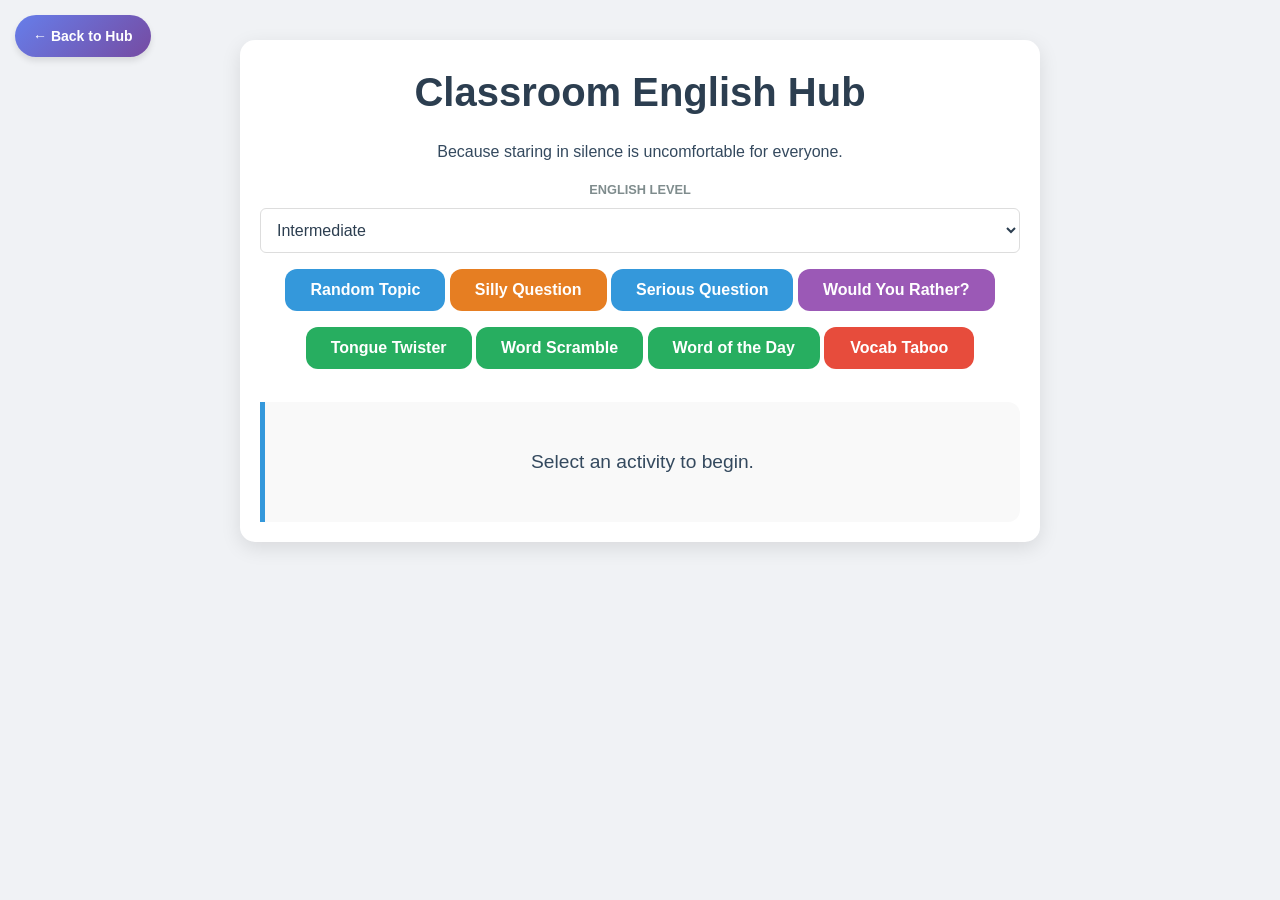
==== classroom-tool.html @ 4e704429 "added roleplay section" ====
<!DOCTYPE html>
<html lang="en">
<head>
    <meta charset="UTF-8">
    <meta name="viewport" content="width=device-width, initial-scale=1.0">
    <title>ESL Classroom Tool v3.0</title>
    <link rel="stylesheet" href="styles/unified-theme.css">
    <style>
        .btn-silly { background-color: var(--secondary-orange); }
        .btn-wyr { background-color: var(--secondary-purple); }
        .btn-game { background-color: var(--secondary-green); }
        .btn-taboo { background-color: var(--secondary-red); }
        .btn-reveal { background-color: var(--text-light); margin-top: 10px; display: none; }
        
        .taboo-word { color: var(--secondary-red); font-size: 1.8rem; text-transform: uppercase; font-weight: bold; margin-bottom: 10px; }
        .forbidden { font-size: 1.1rem; color: var(--text-light); font-style: italic; }
        .label { font-weight: bold; display: block; margin-top: 15px; color: var(--text-light); font-size: 0.8rem; text-transform: uppercase; }
        
        body { display: flex; justify-content: center; padding: 20px; }
        .container { max-width: 800px; width: 100%; }
    </style>
</head>
<body>
<a href="index.html" class="back-btn" style="position: fixed; top: 15px; left: 15px; background: linear-gradient(135deg, #667eea, #764ba2); color: white; padding: 10px 15px; border-radius: 20px; text-decoration: none; font-weight: bold; z-index: 10000; font-size: 14px; box-shadow: 0 2px 8px rgba(0,0,0,0.3);">← Back to Hub</a>

<div class="container">
    <h1>Classroom English Hub</h1>
    <p class="subtitle">Because staring in silence is uncomfortable for everyone.</p>
    
    <span class="label">English Level</span>
    <select id="level">
        <option value="basic">Basic</option>
        <option value="intermediate" selected>Intermediate</option>
        <option value="advanced">Advanced</option>
    </select>

    <div class="button-grid">
        <button onclick="getTopic()">Random Topic</button>
        <button class="btn-silly" onclick="getQuestion('silly')">Silly Question</button>
        <button onclick="getQuestion('serious')">Serious Question</button>
        <button class="btn-wyr" onclick="getWYR()">Would You Rather?</button>
        <button class="btn-game" onclick="getTwister()">Tongue Twister</button>
        <button class="btn-game" onclick="getScramble()">Word Scramble</button>
        <button class="btn-game" onclick="getWOTD()">Word of the Day</button>
        <button class="btn-taboo" onclick="getTaboo()">Vocab Taboo</button>
    </div>

    <div id="display-area">
        <div id="text-output">Select an activity to begin.</div>
        <button id="reveal-btn" class="btn-reveal" onclick="revealAnswer()">Reveal Answer</button>
    </div>
</div>

<script>
    const data = {
       topics: {
    basic: [
        "Hobbies", "Family", "Food", "Pets", "Weather", "Daily Routine", "School", "Colors", "Clothes", "Sports", "Music", "Movies", "Holidays", "Animals", "Body Parts", "Transportation", "Jobs", "My Hometown", "Friends", "Shopping",
        "Favorite Fruit", "The Weekend", "TV Shows", "My Bedroom", "Breakfast", "Birthdays", "Toys and Games", "Seasons", "Vegetables", "The Beach", "My Teacher", "Parks", "Computers", "Supermarkets", "Morning vs Night", "Drawing", "Insects", "The Moon", "My Best Friend", "Pizza Toppings"
    ],
    intermediate: [
        "Technology", "Travel", "Environment", "Work-Life Balance", "Social Media", "Healthy Habits", "Future Goals", "Childhood Memories", "Cooking", "Cultural Differences", "Learning Languages", "News and Media", "Art and Design", "Space Exploration", "Fashion Trends", "Public Transportation", "Overcoming Fears", "Volunteering", "Local History", "Music Festivals",
        "Remote Work", "Mental Health", "Artificial Intelligence", "Sustainable Living", "Photography", "Extreme Sports", "E-books vs Paper Books", "Minimalism", "The Education System", "Urban vs Rural Life", "Video Game Culture", "Traditional Festivals", "Modern Dating", "Personal Finance", "Public Speaking", "DIY Projects", "Cinema History", "National Parks", "The Future of Cities", "Inventions of the 20th Century"
    ],
    advanced: [
        "Ethics in Technology", "Artificial Intelligence", "Globalization", "Philosophy", "Economic Inequality", "Climate Change Mitigation", "The Justice System", "Modern Architecture", "Universal Basic Income", "Genetic Engineering", "The Gig Economy", "Censorship", "Mental Health Awareness", "Urban Planning", "Cryptocurrency", "Historical Revisionism", "The Concept of Time", "Consumerism", "Space Colonization", "Political Polarization",
        "Neuroethics", "Quantum Computing Impacts", "Bio-mimicry in Design", "The Paradox of Choice", "Post-Colonial Literature", "Algorithmic Bias", "Deep Sea Exploration Rights", "Animal Personhood", "The Singularity", "Existentialism", "Meritocracy Myths", "Data Privacy Rights", "Nuclear Energy Debate", "The Sociology of Fame", "Transhumanism", "Geopolitics of Water", "Cognitive Dissonance", "The Future of Monarchy", "Universal Healthcare Models", "Rhetoric and Propaganda"
    ]
},
        questions: {
            silly: [
    "If you were a vegetable, what would you be?", 
    "Can you describe the smell of blue?", 
    "Is a hotdog a sandwich?", 
    "Which animal would be the rudest if they could talk?", 
    "What is the most useless superpower?", 
    "If you had to replace your hands with objects, what would they be?", 
    "Would you rather fight one horse-sized duck or a hundred duck-sized horses?", 
    "If clouds were made of food, what would you want them to be?", 
    "What's the weirdest thing you've ever eaten?", 
    "If you were a ghost, who would you haunt?", 
    "What inanimate object do you wish you could talk to?", 
    "If you could only wear one color for the rest of your life, what is it?", 
    "What is the worst pizza topping imaginable?", 
    "If your life had a theme song, what would it be?", 
    "What is the funniest word in the English language?", 
    "If you were a piece of furniture, what would you be?", 
    "Do penguins have knees?", 
    "If you could make a new holiday, what would it celebrate?", 
    "What's the silliest rule you had to follow as a child?", 
    "If animals played sports, which animal would be the best at basketball?",
    "If you were a professional wrestler, what would your stage name be?",
    "What's the best way to survive a zombie apocalypse using only items in this room?",
    "If you were arrested for no reason, what would your friends assume you did?",
    "How many chickens would it take to kill a lion?",
    "If you could talk to one species of animal, which would it be?",
    "What is the most embarrassing thing you've worn because it was 'fashionable'?",
    "If you had to change your name to a type of fruit, what would it be?",
    "What’s the most useless talent you have?",
    "If you could shrink any animal to the size of a cat and keep it as a pet, what would it be?",
    "Would you rather have a nose like an elephant or a neck like a giraffe?",
    "If you could ban one vegetable forever, which one would go?",
    "What’s the worst name you could give a pet dog?",
    "If you were a kitchen appliance, which one would you be?",
    "How long would you last in a horror movie?",
    "What’s the weirdest secret talent you possess?",
    "If you could only eat one meal for the rest of your life, but it had to be dessert, what is it?",
    "Which Disney villain is actually right?",
    "If you could teleport, but only to the inside of a refrigerator, would you do it?",
    "What’s the most ridiculous fact you know?",
    "If you were a flavor of ice cream, what would you be?",
    "What’s the worst thing to say right before going into surgery?",
    "If your pets could talk, what’s the first thing they’d say about you?",
    "Which body part would you most like to be able to detach and leave at home?",
    "If you could create a law that everyone had to follow for one day, what would it be?",
    "What’s the strangest thing a guest has ever done at your house?",
    "If you were a billionaire, what’s the most useless thing you’d buy?",
    "What’s the worst song to have as your alarm clock?",
    "If you could be any mythological creature, what would you be?",
    "What’s the weirdest dream you’re willing to admit to?",
    "If you could have a permanent candle that smelled like anything, what scent would you choose?",
    "What is the best type of cheese to use as a weapon?",
    "If you had to replace your legs with wheels, what kind of wheels would they be?",
    "Would you rather always have to skip everywhere or always have to run everywhere?",
    "If you were a bird, who would you poop on first?",
    "What’s the most creative use for a banana?",
    "If you could turn any chore into a professional sport, which one would you win a gold medal in?",
    "What’s the most ridiculous thing you’ve ever seen a stranger do in public?",
    "If you were a superhero whose only power was to summon pigeons, what would your name be?",
    "What would the world be like if everyone looked exactly like you?",
    "If you could make any two animals merge into one, which two would they be?",
    "What’s the funniest thing you’ve ever seen a baby do?",
    "If you had to be haunted by a ghost, which celebrity ghost would you pick?",
    "What’s the most boring superpower you can think of?",
    "If you could invent a new color, what would you call it?",
    "What’s the most suspicious thing you could buy at a grocery store?",
    "If you could swap lives with a cartoon character, who would it be?",
    "What’s the weirdest thing you’ve found in a pocket?",
    "If you could give everyone in the world one item, what would it be?",
    "What’s the most confusing thing about the opposite gender?",
    "If you were a tree, what kind of person would you want to sit under you?",
    "What’s the worst gift you’ve ever received?",
    "If you could add a 13th month to the calendar, what would you call it?",
    "What’s the most useless thing they taught you in school?",
    "If you were a professional thief, what would you steal that isn't money?",
    "What’s the strangest habit you have?",
    "If you were a topping on a giant taco, what would you be?",
    "What’s the most annoying sound in the world?",
    "If you could change the sound of your farts to a musical instrument, which one would it be?",
    "What’s the worst possible thing to say during a job interview?",
    "If you had to live in a movie for a week, which one would you choose?"
],
            serious: {
    basic: [
        "What is your favorite memory?", "Who is your hero?", "What do you do on the weekends?", "What is your favorite book?", "Describe your best friend.", "What makes you happy?", "Where do you want to travel?", "What is your favorite meal?", "How do you relax?", "What are you good at?", "What is your favorite season and why?", "What did you do yesterday?", "Who is the funniest person you know?", "What is a good habit you have?", "What do you like about your city?", "What is your favorite movie?", "What are you afraid of?", "What do you want to buy?", "What is a fun game to play?", "How do you learn English?",
        "What is your dream job?", "How many siblings do you have?", "What is your favorite color?", "Do you like to cook?", "What is your favorite animal?", "How do you get to school or work?", "What time do you wake up?", "What is in your bag right now?", "Do you like rainy days?", "What is your favorite holiday?",
        "Who is your favorite singer?", "What is the best gift you ever received?", "Do you prefer tea or coffee?", "What is your favorite fruit?", "How often do you exercise?", "What was your favorite subject in school?", "Do you have any pets?", "What is your favorite sport?", "Can you play a musical instrument?", "What is the tallest building you have ever seen?",
        "What do you usually eat for breakfast?", "Do you like to dance?", "What is your favorite TV show?", "How do you spend your birthdays?", "What is the most beautiful place in your country?", "Do you prefer the beach or the mountains?", "What is your favorite hobby?", "Do you like learning new words?", "What is the best way to spend a Friday night?", "Who is the kindest person you know?",
        "What do you want to do this summer?", "Do you like to take photos?", "What is your favorite restaurant?", "How do you feel today?", "What is your favorite clothes to wear?", "Do you like to go to the cinema?", "What is the first thing you do in the morning?", "What is your favorite type of music?", "Do you like to read newspapers?", "How do you help your parents?",
        "What is your favorite flower?", "Do you like to travel by plane?", "What is your favorite drink?", "What is the best thing about your home?", "Do you prefer to walk or drive?", "What is your favorite vegetable?", "Do you like to use a computer?", "What is your favorite month of the year?", "Do you like to go shopping?", "What is your favorite ice cream flavor?",
        "What is your favorite dessert?", "Do you have a lucky number?", "What is the best park in your town?", "Do you like to watch the sunrise?", "What is your favorite childhood toy?", "Do you speak other languages?", "What is the most difficult thing for you in English?", "Do you like to write letters?", "What is your favorite store?", "Do you like to swim?"
    ],
    intermediate: [
        "How has the internet changed learning?", "Is work-life balance possible?", "What is the best way to handle stress?", "How does travel change a person?", "What makes a good leader?", "Is social media good or bad for society?", "What is the biggest challenge for young people today?", "How important is a university degree?", "What is the most important invention in history?", "How can we protect the environment?", "What does success mean to you?", "Is it better to be a specialist or a generalist?", "How do advertisements affect us?", "What is the value of failure?", "Should children have smartphones?", "How do you handle disagreements?", "What is the importance of art?", "Is homework necessary?", "How has your hometown changed?", "What is a controversial opinion you hold?",
        "Is technology making us more or less social?", "What is the most important quality in a friend?", "How can people be more productive?", "Should public transportation be free?", "What is the best age to be?", "Does money buy happiness?", "How can we reduce plastic waste?", "What is the impact of globalization on local cultures?", "Should the school week be four days?", "Is modern life too fast-paced?",
        "What is the best way to learn a new skill?", "How important is physical exercise for mental health?", "Should people be required to vote?", "What is the role of family in modern society?", "How do you stay motivated?", "Should zoos exist?", "What is the future of traditional books?", "Is fast food a major problem in your country?", "What makes someone 'successful'?", "How do you define a 'good life'?",
        "Should celebrities be role models?", "How do we bridge the gap between different generations?", "Is space exploration worth the cost?", "What is the impact of tourism on your country?", "How has your diet changed over the years?", "What is the most difficult decision you’ve ever made?", "Should every person learn a second language?", "What is the benefit of living in a foreign country?", "How do you handle your time?", "What is the most important lesson you learned as a child?",
        "Should we rely more on renewable energy?", "Is a college education still relevant in 2026?", "How does music affect our emotions?", "What are the pros and cons of working from home?", "How can we improve our local communities?", "Is it important to preserve historical buildings?", "What is the effect of social media on self-esteem?", "Should we encourage people to consume less?", "How do you define 'freedom'?", "Is it better to live in a city or the countryside?",
        "Should the government regulate artificial intelligence?", "How does culture influence our personality?", "What is the best way to solve a conflict?", "How important is it to have a hobby?", "Should children be taught about money in school?", "Is it better to be an employer or an employee?", "How has technology changed the way we communicate?", "What is the value of volunteering?", "How can we promote peace in the world?", "Is the news today reliable?",
        "What is your opinion on genetic engineering?", "Should we ban single-use plastics?", "How do you balance your personal and professional life?", "What is the role of art in education?", "How can we deal with the problem of loneliness?", "Is the concept of 'privacy' dying?", "What is the best way to save money?", "How does travel help in understanding other cultures?", "Should we spend more on medical research?", "Is competition healthy or harmful?"
    ],
    advanced: [
        "Does privacy exist anymore?", "How should we measure success as a society?", "Is capitalism sustainable?", "What are the ethical implications of AI?", "Should the government regulate the internet?", "Is free will an illusion?", "How does language shape our perception of reality?", "What is the role of the individual in society?", "Should healthcare be entirely free and public?", "Is objective truth attainable?", "How do we define human consciousness?", "What are the limits of freedom of speech?", "Is globalization a net positive or negative?", "How should nations deal with historical injustices?", "What is the future of human evolution?", "Should the space race be privatized?", "How does automation impact the human psyche?", "Is democracy the best form of government?", "What is the morality of eating animals?", "How do cultural narratives influence history?",
        "Is universal basic income a viable solution to automation?", "To what extent should parents be allowed to design their babies?", "Is the nation-state becoming obsolete?", "What are the ethical boundaries of surveillance?", "Should we colonize other planets?", "Is altruism truly possible?", "How do we address systemic inequality?", "Should information ever be censored for the public good?", "What is the nature of beauty?", "Is our education system outdated for the 21st century?",
        "Can artificial intelligence ever possess true creativity?", "Is the current legal system just?", "How do we define the 'soul' in a scientific world?", "Should life extension technologies be available to everyone?", "What is the responsibility of wealthy nations to developing ones?", "Is world peace a realistic goal?", "How does the digital world alter our memory?", "Should we forgive historical figures for their mistakes?", "What is the role of religion in a secular world?", "Is a cashless society inevitable?",
        "How do we combat misinformation in the digital age?", "Is human nature inherently good or evil?", "Should the pursuit of profit be the primary driver of innovation?", "How does architecture reflect societal values?", "What is the ethical status of non-human animals?", "Is the concept of 'home' changing in a mobile world?", "Should we prioritize the environment over economic growth?", "How does social media affect the democratic process?", "What is the impact of longevity on societal structures?", "Is it ethical to use robots for elderly care?",
        "How do we define 'work' in a post-labor society?", "Is artistic merit objective or subjective?", "Should the death penalty be abolished globally?", "What are the risks of a mono-culture?", "Is genetic modification a right or a privilege?", "How do we reconcile tradition with progress?", "Should people be allowed to live forever if they can?", "What is the impact of consumerism on human happiness?", "Is the concept of 'truth' being eroded?", "Should we implement a global currency?",
        "How do we prepare for a world with sentient machines?", "Is there a limit to how much a single person should earn?", "Should we allow the privatization of water?", "What is the psychological effect of living in a hyper-connected world?", "How do we define 'sanity' in a changing society?", "Is the family unit still the core of society?", "Should we rewrite history books to be more inclusive?", "What is the future of gender roles?", "Is the current form of capitalism the 'end of history'?", "How does space travel change our perspective of Earth?",
        "Should we give robots legal rights?", "Is it possible to have a truly unbiased news source?", "How does the gig economy change the social contract?", "Should we regulate the collection of personal data by corporations?", "What is the morality of genetic screening?", "Is urban planning the key to solving social problems?", "How does the concept of 'justice' vary across cultures?", "Should we ban the manufacture of weapons?", "What is the role of the humanities in a tech-driven world?", "Is the concept of a 'career' becoming a thing of the past?"
    ]
}
        },
       wyr: [
    "Would you rather always sing or always dance?",
    "Travel 100 years back or 100 years forward?",
    "Be able to fly or be invisible?",
    "Live without music or live without television?",
    "Speak all languages or communicate with animals?",
    "Have unlimited sushi or unlimited tacos?",
    "Never have to sleep or never have to eat?",
    "Be incredibly lucky or incredibly smart?",
    "Live in a treehouse or a cave?",
    "Have a rewind button or a pause button for your life?",
    "Only be able to whisper or only be able to shout?",
    "Have spaghetti for hair or sweat maple syrup?",
    "Live on Mars or at the bottom of the ocean?",
    "Be a famous director or a famous actor?",
    "Always have a full phone battery or a full gas tank?",
    "Give up your smartphone or give up your computer?",
    "Be a master painter or a brilliant mathematician?",
    "Have a personal chef or a personal driver?",
    "Fight a bear or a shark?",
    "Never feel physical pain or never feel emotional pain?",
    "Have a third eye or a third arm?",
    "Always be 10 minutes late or 20 minutes early?",
    "Be able to talk to plants or have the plants talk to you?",
    "Only eat spicy food or only eat bland food for the rest of your life?",
    "Have a dragon or be a dragon?",
    "Always have a pebble in your shoe or a hair in your eye?",
    "Live in a world where everyone is a robot or everyone is a pirate?",
    "Be able to control fire or control water?",
    "Have to announce every thought you have or never speak again?",
    "Wear a tuxedo every day or a clown suit every day?",
    "Have a tail that wags when you're happy or ears that flop when you're sad?",
    "Lose your sense of taste or your sense of smell?",
    "Be the first person to visit Mars or the last person on Earth?",
    "Have a photographic memory or the ability to forget anything you want?",
    "Always smell like wet dog or always smell like onions?",
    "Be a cat for a day or a dog for a day?",
    "Live without the internet or live without AC and heat?",
    "Only be able to use a fork or only be able to use a spoon?",
    "Have a permanent unibrow or no eyebrows at all?",
    "Be able to jump over skyscrapers or run at the speed of light?",
    "Have your own private island or your own private jet?",
    "Always have to wear wet socks or always have to wear itchy sweaters?",
    "Be the funniest person in the room or the smartest person in the room?",
    "Own a tiny elephant or a giant hamster?",
    "Have every movie spoiled for you or never see a movie ending again?",
    "Drink melted ice cream or drink cold coffee?",
    "Be able to breathe underwater or fly through space?",
    "Live in a house made of glass or a house made of candy?",
    "Have to hop everywhere like a frog or walk sideways like a crab?",
    "Be 8 feet tall or 3 feet tall?",
    "Only be able to dream in black and white or never remember your dreams?",
    "Have a remote control that works on people or animals?",
    "Swap lives with your boss or your pet?",
    "Always have sticky hands or always have itchy feet?",
    "Be able to see 5 seconds into the future or 50 years into the future?",
    "Fight a chicken every time you enter a car or a squirrel every time you enter a house?",
    "Live in a musical where everyone sings or a silent movie?",
    "Have a head the size of a grapefruit or the size of a watermelon?",
    "Always have to wear your clothes backwards or inside out?",
    "Spend a year in the jungle or a year in the arctic?",
    "Be able to change the color of your skin like a chameleon or regrow limbs?",
    "Have your hands turn into giant paws or giant claws?",
    "Only be able to eat food that is blue or food that is square-shaped?",
    "Have a flying carpet or a submarine?",
    "Be world-famous but hated or totally unknown but loved?",
    "Eat a stick of butter or a gallon of hot sauce?",
    "Be able to transform into any object or any person?",
    "Have the ability to mute people in real life or change their volume?",
    "Always have the 'check engine' light on or a low battery warning on your phone?",
    "Wake up with a new tattoo every day or a new piercing every day?",
    "Only be able to laugh like a hyena or cry like a baby?",
    "Have a nose that grows when you lie or ears that turn red when you're nervous?",
    "Live in a giant shoe or a giant hat?",
    "Be able to speak to ghosts or see the future of anyone you touch?",
    "Only be able to wash your hair once a year or your body once a year?",
    "Have a magic wand that works 50% of the time or a magic lamp with a grumpy genie?",
    "Have your life narrated by David Attenborough or Morgan Freeman?",
    "Always have a song stuck in your head or always have an itch you can’t reach?",
    "Be a professional hide-and-seek player or a professional tag player?",
    "Never use a touch screen again or never use a keyboard again?",
    "Have a pet dinosaur or a pet alien?",
    "Be able to produce any sound you want from your mouth or mimic any voice?",
    "Eat a pizza with a cereal crust or cereal with a pizza sauce base?",
    "Be forced to wear flippers instead of shoes or oven mitts instead of gloves?",
    "Live in a city where it’s always daytime or always nighttime?",
    "Have eyes that glow in the dark or teeth that glow in the dark?",
    "Be able to walk through walls or walk on water?",
    "Always have to speak in rhymes or always have to speak in questions?",
    "Find $10 on the ground every day or $1,000 once a year?",
    "Have your own personal theme song play every time you enter a room?",
    "Be able to freeze time for everyone but yourself or speed up time?",
    "Live in a world with no trees or a world with no oceans?",
    "Have a beard made of bees or hair made of snakes?",
    "Only be able to travel by pogo stick or by unicycle?",
    "Be able to summon a rainstorm or a heatwave at will?",
    "Have your house be a giant library or a giant arcade?",
    "Always feel like you’re about to sneeze or always feel like you have a hair in your mouth?",
    "Be the captain of a pirate ship or the captain of a spaceship?",
    "Have a nose that honks like a horn or knees that squeak like a door?",
    "Know the date of your death or the cause of your death?"
],
        twisters: ["Peter Piper picked a peck of pickled peppers.", "Six slippery snails slid slowly seaward.", "How much wood would a woodchuck chuck?", "She sells seashells by the seashore.", "I scream, you scream, we all scream for ice cream.", "Red lorry, yellow lorry.", "Fuzzy Wuzzy was a bear. Fuzzy Wuzzy had no hair.", "A big black bug bit a big black bear.", "Betty Botter bought some butter.", "We surely shall see the sun shine soon.", "Which witch is which?", "Two toads, totally tired.", "Eleven benevolent elephants.", "Selfish shellfish.", "Fresh fried fish, fish fresh fried.", "Thin sticks, thick bricks.", "Irish wristwatch, Swiss wristwatch.", "He threw three free throws.", "A proper copper coffee pot.", "Black background, brown background."],
        scramble: {
            basic: ["APPLE", "SCHOOL", "HOUSE", "HAPPY", "WATER", "CHAIR", "TABLE", "BREAD", "RIVER", "TRAIN", "PAPER", "PENCIL", "CLOCK", "GARDEN", "WINDOW", "STREET", "FLOWER", "SUMMER", "WINTER", "SISTER"],
            intermediate: ["ENVIRONMENT", "ADVENTURE", "CHALLENGE", "KNOWLEDGE", "BEAUTIFUL", "COMPUTER", "IMPORTANT", "DIFFERENT", "EXPERIENCE", "GOVERNMENT", "TECHNOLOGY", "UNDERSTAND", "VOCABULARY", "DICTIONARY", "NEWSPAPER", "TELEVISION", "RESTAURANT", "APARTMENT", "UNIVERSITY", "PROFESSIONAL"],
            advanced: ["EPHEMERAL", "AMBIGUOUS", "UBIQUITOUS", "PARADIGM", "CACOPHONY", "MELLIFLUOUS", "SERENDIPITY", "ESOTERIC", "OBFUSCATE", "QUINTESSENTIAL", "IDIOSYNCRASY", "SYCOPHANT", "OSTENTATIOUS", "PERNICIOUS", "INEFFABLE", "MAGNANIMOUS", "FASTIDIOUS", "BELLIGERENT", "EPIPHANY", "UBIQUITY"]
        },
       wotd: {
    basic: [
        "Eager: Wanting to do something very much.", "Clumsy: Moving in an awkward way.", "Brave: Not afraid of danger.", "Calm: Quiet and peaceful.", "Glad: Happy.", "Huge: Very big.", "Loud: Making a lot of noise.", "Neat: Clean and organized.", "Quick: Fast.", "Tired: Needing to sleep or rest.", "Polite: Having good manners.", "Safe: Not in danger.", "Warm: A little hot.", "Cold: Not hot.", "Bright: Giving out a lot of light.", "Dark: With little or no light.", "Heavy: Weighing a lot.", "Light: Not heavy.", "Soft: Easy to press or bend.", "Hard: Not soft; difficult.",
        "Bitter: Having a sharp, strong taste like coffee without sugar.", "Blunt: Not sharp; or speaking in a very direct way.", "Bold: Brave and confident; not afraid.", "Cheerful: Happy and optimistic.", "Dull: Not interesting or exciting; boring.", "Fancy: Decorative or expensive.", "Gentle: Calm, kind, or soft.", "Gloomy: Partially or totally dark; or feeling sad.", "Humble: Not proud or arrogant; modest.", "Jolly: Happy and cheerful.", "Lonely: Sad because one has no friends or company.", "Messy: Not clean or tidy.", "Nervous: Worried or afraid.", "Odd: Strange or unusual.", "Plain: Simple; not decorated.", "Rough: Not smooth or level.", "Shallow: Not deep.", "Stiff: Difficult to bend or move.", "Tough: Strong and able to deal with difficulty.", "Wise: Having or showing experience, knowledge, and good judgment."
    ],
    intermediate: [
        "Reluctant: Unwilling and hesitant.", "Peculiar: Strange or odd; unusual.", "Crucial: Extremely important.", "Frequent: Happening often.", "Gradual: Happening slowly over time.", "Influence: The power to change someone or something.", "Locate: To find exactly where something is.", "Majority: More than half.", "Persuade: To make someone do or believe something.", "Recognize: To know someone or something because you have seen them before.", "Abundant: Existing in large quantities.", "Brief: Short in time.", "Complex: Made of many connected parts; not simple.", "Determine: To decide something.", "Evident: Clear or obvious.", "Familiar: Well known from past experience.", "Generate: To produce or create.", "Hinder: To make it difficult for someone to do something.", "Inquire: To ask for information.", "Justify: To prove that something is right or reasonable.",
        "Accurate: Correct and true in every detail.", "Ambition: A strong desire to do or achieve something.", "Benefit: An advantage or profit gained from something.", "Capacity: The maximum amount that something can contain.", "Decline: To become smaller, fewer, or less; to decrease.", "Efficient: Achieving maximum productivity with minimum wasted effort.", "Genuine: Truly what something is said to be; authentic.", "Hazard: A danger or risk.", "Interpret: To explain the meaning of information or actions.", "Maintain: To keep something in its existing state.", "Objective: Not influenced by personal feelings; representing facts.", "Precise: Marked by exactness and accuracy.", "Reject: To dismiss as inadequate, inappropriate, or not to one's taste.", "Relevant: Closely connected or appropriate to the matter at hand.", "Sufficient: Enough; adequate.", "Thrive: To grow or develop well or vigorously.", "Urgent: Requiring immediate action or attention.", "Vague: Of uncertain, indefinite, or unclear character or meaning.", "Wander: To walk or move in a leisurely or aimless way.", "Yield: To produce or provide a natural, agricultural, or industrial product."
    ],
    advanced: [
        "Pragmatic: Dealing with things sensibly and realistically.", "Alleviate: Make suffering or a problem less severe.", "Capricious: Given to sudden changes of mood or behavior.", "Dichotomy: A division or contrast between two things that are opposed.", "Enigmatic: Difficult to interpret or understand; mysterious.", "Facetious: Treating serious issues with inappropriate humor.", "Gregarious: Fond of company; sociable.", "Hubris: Excessive pride or self-confidence.", "Insidious: Proceeding in a gradual, subtle way, but with harmful effects.", "Juxtapose: Place close together for contrasting effect.", "Lethargic: Sluggish and apathetic.", "Meticulous: Showing great attention to detail.", "Nefarious: Wicked or criminal.", "Obdurate: Stubbornly refusing to change one's opinion or course of action.", "Pernicious: Having a harmful effect, especially in a gradual way.", "Quixotic: Exceedingly idealistic; unrealistic and impractical.", "Reticent: Not revealing one's thoughts or feelings readily.", "Sycophant: A person who acts obsequiously toward someone important in order to gain advantage.", "Trepidation: A feeling of fear or agitation about something that may happen.", "Zealous: Showing great energy or enthusiasm in pursuit of a cause or objective.",
        "Anomalous: Deviating from what is standard, normal, or expected.", "Belligerent: Hostile and aggressive.", "Cacophony: A harsh, discordant mixture of sounds.", "Debilitate: To make someone very weak and infirm.", "Ephemeral: Lasting for a very short time.", "Fastidious: Very attentive to and concerned about accuracy and detail.", "Garrulous: Excessively talkative, especially on trivial matters.", "Ineffable: Too great or extreme to be expressed or described in words.", "Loquacious: Tending to talk a great deal; talkative.", "Magnanimous: Very generous or forgiving, especially toward a rival.", "Obfuscate: To render obscure, unclear, or unintelligible.", "Paradigm: A typical example or pattern of something; a model.", "Quintessential: Representing the most perfect or typical example of a quality or class.", "Recalcitrant: Having an obstinately uncooperative attitude toward authority.", "Salient: Most noticeable or important.", "Taciturn: Reserved or uncommunicative in speech; saying little.", "Ubiquitous: Present, appearing, or found everywhere.", "Venerable: Accorded a great deal of respect, especially because of age or wisdom.", "Wary: Feeling or showing caution about possible dangers or problems.", "Zenith: The time at which something is at its most powerful or successful."
    ]
},
        taboo: [
            { word: "Coffee", forbidden: ["Drink", "Morning", "Caffeine", "Starbucks", "Beans"] },
            { word: "Smartphone", forbidden: ["App", "Call", "Screen", "Text", "Telephone"] },
            { word: "Hospital", forbidden: ["Doctor", "Sick", "Nurse", "Medicine", "Bed"] },
            { word: "Internet", forbidden: ["Wifi", "Online", "Website", "Computer", "Network"] },
            { word: "Bicycle", forbidden: ["Ride", "Wheels", "Pedal", "Helmet", "Bike"] },
            { word: "Pizza", forbidden: ["Cheese", "Italian", "Slice", "Delivery", "Crust"] },
            { word: "Library", forbidden: ["Books", "Read", "Quiet", "Borrow", "Pages"] },
            { word: "Movie", forbidden: ["Watch", "Cinema", "Actors", "Popcorn", "Film"] },
            { word: "Winter", forbidden: ["Snow", "Cold", "Ice", "December", "Freeze"] },
            { word: "Airplane", forbidden: ["Fly", "Sky", "Wings", "Pilot", "Airport"] },
            { word: "Money", forbidden: ["Buy", "Cash", "Bank", "Pay", "Dollars"] },
            { word: "Guitar", forbidden: ["Music", "Strings", "Play", "Instrument", "Rock"] },
            { word: "Teacher", forbidden: ["School", "Students", "Class", "Learn", "Board"] },
            { word: "Sun", forbidden: ["Hot", "Yellow", "Sky", "Star", "Day"] },
            { word: "Ocean", forbidden: ["Water", "Blue", "Swim", "Fish", "Sea"] },
            { word: "Clock", forbidden: ["Time", "Watch", "Hands", "Hour", "Tick"] },
            { word: "Camera", forbidden: ["Photo", "Picture", "Lens", "Shoot", "Flash"] },
            { word: "Mirror", forbidden: ["Look", "Reflection", "Glass", "Face", "See"] },
            { word: "Shoes", forbidden: ["Feet", "Walk", "Wear", "Sneakers", "Socks"] },
            { word: "Rain", forbidden: ["Water", "Drops", "Sky", "Wet", "Umbrella"] }
        ]
    };

    let currentAnswer = "";
    const display = document.getElementById('text-output');
    const revealBtn = document.getElementById('reveal-btn');
    const levelSelect = document.getElementById('level');

    function getRandom(arr) { return arr[Math.floor(Math.random() * arr.length)]; }

    function resetUI() {
        revealBtn.style.display = "none";
        currentAnswer = "";
    }

    function getTopic() {
        resetUI();
        display.innerText = "Topic: " + getRandom(data.topics[levelSelect.value]);
    }

    function getQuestion(type) {
        resetUI();
        display.innerText = type === 'silly' ? getRandom(data.questions.silly) : getRandom(data.questions.serious[levelSelect.value]);
    }

    function getWYR() { resetUI(); display.innerText = getRandom(data.wyr); }
    function getTwister() { resetUI(); display.innerText = "Try: " + getRandom(data.twisters); }

    function getScramble() {
        resetUI();
        const word = getRandom(data.scramble[levelSelect.value]);
        currentAnswer = word;
        const scrambled = word.split('').sort(() => Math.random() - 0.5).join('');
        display.innerText = "Unscramble: " + scrambled;
        revealBtn.style.display = "block";
    }

    function revealAnswer() {
        display.innerText = "Answer: " + currentAnswer;
        revealBtn.style.display = "none";
    }

    function getWOTD() {
        resetUI();
        display.innerText = "Word of the Day: " + getRandom(data.wotd[levelSelect.value]);
    }

    function getTaboo() {
        resetUI();
        const item = getRandom(data.taboo);
        display.innerHTML = `<div class="taboo-word">${item.word}</div><div class="forbidden">Don't say: ${item.forbidden.join(', ')}</div>`;
    }
</script>

</body>
</html>
---- styles/unified-theme.css ----
/* English Learning Hub - Unified Theme */

:root {
    /* Primary Colors */
    --primary-gradient: linear-gradient(135deg, #667eea 0%, #764ba2 100%);
    --primary-blue: #3498db;
    --primary-dark: #2980b9;
    --secondary-green: #27ae60;
    --secondary-orange: #e67e22;
    --secondary-purple: #9b59b6;
    --secondary-red: #e74c3c;
    
    /* Neutral Colors */
    --bg-light: #f0f2f5;
    --bg-white: #ffffff;
    --text-dark: #2c3e50;
    --text-medium: #34495e;
    --text-light: #7f8c8d;
    --border-light: #ddd;
    --border-medium: #bdc3c7;
    
    /* Shadows */
    --shadow-light: 0 4px 6px rgba(0,0,0,0.1);
    --shadow-medium: 0 6px 20px rgba(0,0,0,0.1);
    --shadow-heavy: 0 10px 30px rgba(0,0,0,0.2);
    
    /* Border Radius */
    --radius-small: 6px;
    --radius-medium: 12px;
    --radius-large: 15px;
    --radius-xl: 20px;
    --radius-round: 25px;
    
    /* Transitions */
    --transition-fast: 0.2s ease;
    --transition-medium: 0.3s ease;
    --transition-slow: 0.4s ease;
}

/* Base Styles */
* {
    margin: 0;
    padding: 0;
    box-sizing: border-box;
}

body {
    font-family: 'Segoe UI', Tahoma, Geneva, Verdana, sans-serif;
    background-color: var(--bg-light);
    color: var(--text-dark);
    line-height: 1.6;
    -webkit-tap-highlight-color: transparent;
}

/* Container Styles */
.container, .game-container {
    max-width: 800px;
    margin: 20px auto;
    padding: 20px;
    background: var(--bg-white);
    border-radius: var(--radius-large);
    box-shadow: var(--shadow-medium);
    text-align: center;
}

/* Card Styles */
.card {
    background: var(--bg-white);
    padding: 25px;
    border-radius: var(--radius-large);
    box-shadow: var(--shadow-light);
    margin-bottom: 20px;
    border-top: 5px solid var(--primary-blue);
}

/* Typography */
h1, h2, h3, h4, h5, h6 {
    color: var(--text-dark);
    margin-bottom: 15px;
    font-weight: 600;
}

h1 { font-size: 2.5rem; }
h2 { font-size: 2rem; }
h3 { font-size: 1.5rem; }
h4 { font-size: 1.2rem; }

p {
    color: var(--text-medium);
    margin-bottom: 15px;
}

/* Button Styles */
.btn, button {
    display: inline-block;
    padding: 12px 25px;
    margin: 8px 0;
    border: none;
    border-radius: var(--radius-medium);
    font-size: 1rem;
    font-weight: bold;
    cursor: pointer;
    text-align: center;
    text-decoration: none;
    transition: var(--transition-fast);
    background: var(--primary-blue);
    color: white;
    min-width: 150px;
}

.btn:hover, button:hover {
    background: var(--primary-dark);
    transform: translateY(-1px);
    box-shadow: var(--shadow-light);
}

.btn:active, button:active {
    transform: scale(0.98);
}

/* Button Variants */
.btn-blue { background: var(--primary-blue); color: white; }
.btn-blue:hover { background: var(--primary-dark); }

.btn-green { background: var(--secondary-green); color: white; }
.btn-green:hover { background: #229954; }

.btn-orange { background: var(--secondary-orange); color: white; }
.btn-orange:hover { background: #d35400; }

.btn-purple { background: var(--secondary-purple); color: white; }
.btn-purple:hover { background: #8e44ad; }

.btn-red { background: var(--secondary-red); color: white; }
.btn-red:hover { background: #c0392b; }

.btn-dark { background: var(--text-dark); color: white; }
.btn-dark:hover { background: var(--text-medium); }

/* Back Button */
.back-btn {
    position: fixed !important;
    top: 15px !important;
    left: 15px !important;
    background: var(--primary-gradient) !important;
    color: white !important;
    border: none !important;
    padding: 10px 18px !important;
    border-radius: var(--radius-round) !important;
    text-decoration: none !important;
    font-weight: bold !important;
    transition: var(--transition-medium) !important;
    z-index: 9999 !important;
    box-shadow: var(--shadow-light) !important;
    font-size: 14px !important;
    display: inline-block !important;
    opacity: 1 !important;
    visibility: visible !important;
}

.back-btn:hover {
    transform: scale(1.05);
    box-shadow: 0 5px 15px rgba(102, 126, 234, 0.4);
}

/* Form Elements */
select, input, textarea {
    width: 100%;
    padding: 12px;
    margin: 8px 0;
    border: 1px solid var(--border-light);
    border-radius: var(--radius-small);
    font-size: 1rem;
    background: var(--bg-white);
    color: var(--text-dark);
    transition: var(--transition-fast);
}

select:focus, input:focus, textarea:focus {
    outline: none;
    border-color: var(--primary-blue);
    box-shadow: 0 0 0 2px rgba(52, 152, 219, 0.2);
}

/* Display Areas */
.display-area, #display-area {
    margin-top: 25px;
    padding: 25px;
    border-left: 5px solid var(--primary-blue);
    background: #f9f9f9;
    min-height: 120px;
    border-radius: 0 var(--radius-medium) var(--radius-medium) 0;
    display: flex;
    flex-direction: column;
    align-items: center;
    justify-content: center;
    font-size: 1.2rem;
    color: var(--text-medium);
    font-weight: 500;
}

/* Utility Classes */
.hidden { display: none !important; }
.text-center { text-align: center; }
.text-left { text-align: left; }
.text-right { text-align: right; }

.mt-10 { margin-top: 10px; }
.mt-20 { margin-top: 20px; }
.mb-10 { margin-bottom: 10px; }
.mb-20 { margin-bottom: 20px; }

/* Responsive Design */
@media (max-width: 768px) {
    .container, .game-container {
        margin: 10px 5px;
        padding: 15px 10px;
        border-radius: var(--radius-medium);
    }
    
    h1 { font-size: 1.8rem; margin-bottom: 15px; }
    h2 { font-size: 1.4rem; }
    h3 { font-size: 1.2rem; }
    
    .btn, button {
        width: 100%;
        margin: 8px 0;
        padding: 15px 20px;
        font-size: 1rem;
        border-radius: var(--radius-medium);
    }
    
    .back-btn {
        top: 10px !important;
        left: 10px !important;
        padding: 8px 12px !important;
        font-size: 12px !important;
        z-index: 10000 !important;
    }
    
    .card {
        padding: 15px;
        margin-bottom: 15px;
        border-radius: var(--radius-medium);
    }
    
    .display-area, #display-area {
        padding: 15px;
        font-size: 1rem;
        min-height: 80px;
    }
}

/* Extra Small Screens */
@media (max-width: 480px) {
    .container, .game-container {
        margin: 5px 2px;
        padding: 10px 5px;
    }
    
    h1 { font-size: 1.5rem; }
    h2 { font-size: 1.2rem; }
    
    .btn, button {
        padding: 12px 15px;
        font-size: 0.9rem;
    }
    
    .back-btn {
        top: 5px !important;
        left: 5px !important;
        padding: 6px 10px !important;
        font-size: 11px !important;
    }
    
    .card {
        padding: 10px;
    }
}

/* Animation Classes */
.fade-in {
    animation: fadeIn 0.5s ease-in;
}

@keyframes fadeIn {
    from { opacity: 0; transform: translateY(20px); }
    to { opacity: 1; transform: translateY(0); }
}

.slide-in {
    animation: slideIn 0.3s ease-out;
}

@keyframes slideIn {
    from { transform: translateX(-100%); }
    to { transform: translateX(0); }
}

/* Specific Component Styles */
.stat-row {
    display: flex;
    justify-content: space-between;
    border-bottom: 1px solid #eee;
    padding: 10px 0;
    font-size: 1.05em;
}

.stat-label {
    font-weight: bold;
}

.flavor-text {
    font-style: italic;
    color: var(--text-light);
    background: #fff3cd;
    padding: 10px;
    border-radius: var(--radius-small);
    border-left: 4px solid #f1c40f;
    margin-top: 15px;
    font-size: 0.95em;
}

.tracker {
    background: #ecf0f1;
    padding: 15px;
    border-radius: var(--radius-medium);
    text-align: center;
    margin-top: 15px;
    border: 2px dashed var(--border-medium);
}

/* Badge Styles */
.badge {
    display: inline-block;
    padding: 3px 8px;
    border-radius: 12px;
    font-size: 0.75rem;
    font-weight: bold;
    margin: 2px;
}

.badge-easy { background: #d4edda; color: #155724; }
.badge-medium { background: #fff3cd; color: #856404; }
.badge-hard { background: #f8d7da; color: #721c24; }
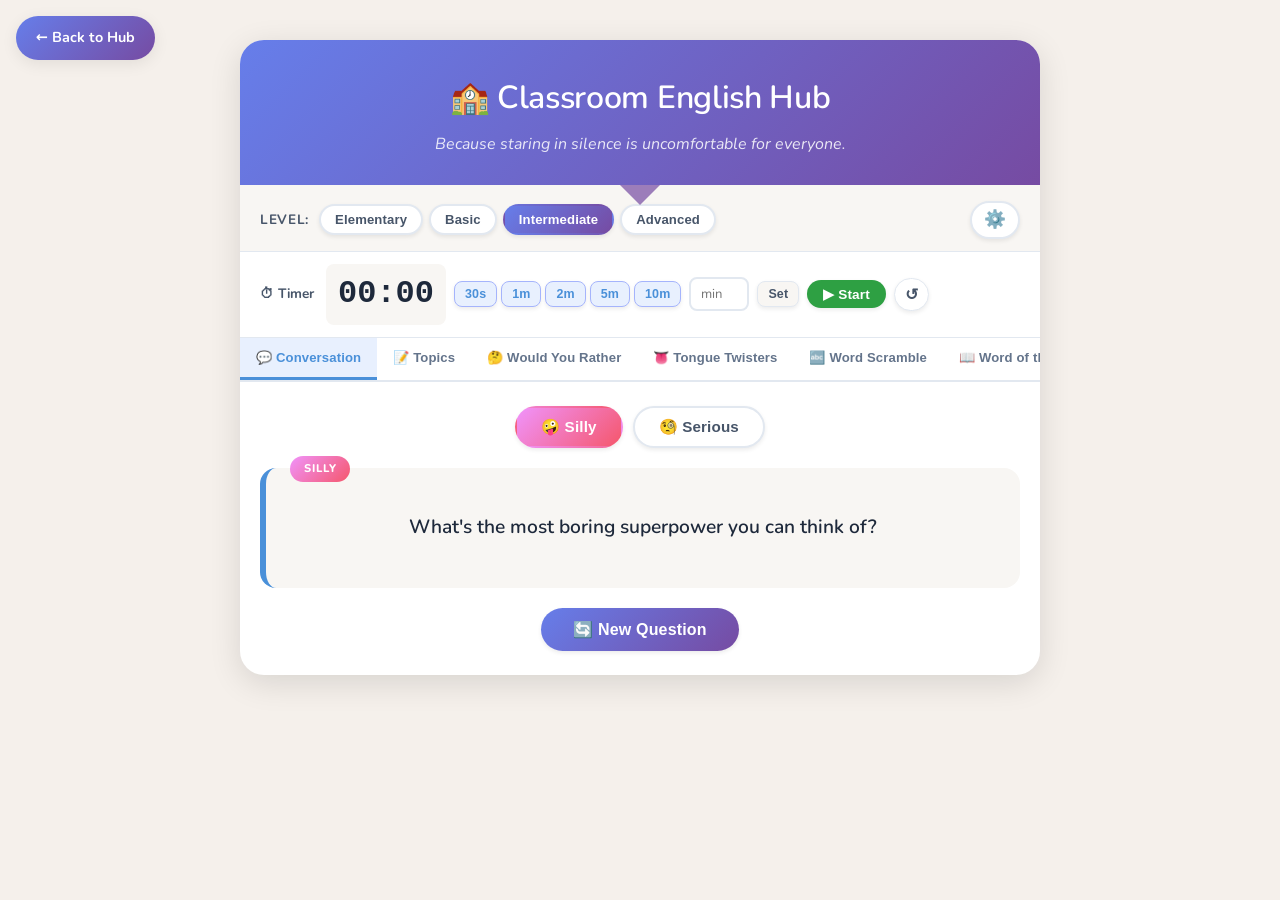
==== commit c3bb5418: "updated structure and added features" ====
--- a/classroom-tool.html
+++ b/classroom-tool.html
@@ -5,377 +5,167 @@
     <meta name="viewport" content="width=device-width, initial-scale=1.0">
     <title>ESL Classroom Tool v3.0</title>
     <link rel="stylesheet" href="styles/unified-theme.css">
-    <style>
-        .btn-silly { background-color: var(--secondary-orange); }
-        .btn-wyr { background-color: var(--secondary-purple); }
-        .btn-game { background-color: var(--secondary-green); }
-        .btn-taboo { background-color: var(--secondary-red); }
-        .btn-reveal { background-color: var(--text-light); margin-top: 10px; display: none; }
-        
-        .taboo-word { color: var(--secondary-red); font-size: 1.8rem; text-transform: uppercase; font-weight: bold; margin-bottom: 10px; }
-        .forbidden { font-size: 1.1rem; color: var(--text-light); font-style: italic; }
-        .label { font-weight: bold; display: block; margin-top: 15px; color: var(--text-light); font-size: 0.8rem; text-transform: uppercase; }
-        
-        body { display: flex; justify-content: center; padding: 20px; }
-        .container { max-width: 800px; width: 100%; }
-    </style>
+    <link rel="stylesheet" href="styles/classroom-tool.css">
 </head>
 <body>
-<a href="index.html" class="back-btn" style="position: fixed; top: 15px; left: 15px; background: linear-gradient(135deg, #667eea, #764ba2); color: white; padding: 10px 15px; border-radius: 20px; text-decoration: none; font-weight: bold; z-index: 10000; font-size: 14px; box-shadow: 0 2px 8px rgba(0,0,0,0.3);">← Back to Hub</a>
 
-<div class="container">
-    <h1>Classroom English Hub</h1>
-    <p class="subtitle">Because staring in silence is uncomfortable for everyone.</p>
-    
-    <span class="label">English Level</span>
-    <select id="level">
-        <option value="basic">Basic</option>
-        <option value="intermediate" selected>Intermediate</option>
-        <option value="advanced">Advanced</option>
-    </select>
+<a href="hub.html" class="back-btn" style="position: fixed; top: 15px; left: 15px; background: linear-gradient(135deg, #667eea, #764ba2); color: white; padding: 10px 15px; border-radius: 20px; text-decoration: none; font-weight: bold; z-index: 10000; font-size: 14px; box-shadow: 0 2px 8px rgba(0,0,0,0.3);">← Back to Hub</a>
 
-    <div class="button-grid">
-        <button onclick="getTopic()">Random Topic</button>
-        <button class="btn-silly" onclick="getQuestion('silly')">Silly Question</button>
-        <button onclick="getQuestion('serious')">Serious Question</button>
-        <button class="btn-wyr" onclick="getWYR()">Would You Rather?</button>
-        <button class="btn-game" onclick="getTwister()">Tongue Twister</button>
-        <button class="btn-game" onclick="getScramble()">Word Scramble</button>
-        <button class="btn-game" onclick="getWOTD()">Word of the Day</button>
-        <button class="btn-taboo" onclick="getTaboo()">Vocab Taboo</button>
+<div class="classroom-container">
+
+    <!-- Header -->
+    <header class="classroom-header">
+        <h1>🏫 Classroom English Hub</h1>
+        <p class="subtitle">Because staring in silence is uncomfortable for everyone.</p>
+    </header>
+
+    <!-- Settings Bar -->
+    <div class="settings-bar">
+        <div class="level-buttons">
+            <span class="settings-label">Level:</span>
+            <button id="levelElementary" class="level-btn">Elementary</button>
+            <button id="levelBasic" class="level-btn">Basic</button>
+            <button id="levelIntermediate" class="level-btn active">Intermediate</button>
+            <button id="levelAdvanced" class="level-btn">Advanced</button>
+        </div>
+        <button id="settingsToggle" class="settings-btn" title="Settings">⚙️</button>
     </div>
 
-    <div id="display-area">
-        <div id="text-output">Select an activity to begin.</div>
-        <button id="reveal-btn" class="btn-reveal" onclick="revealAnswer()">Reveal Answer</button>
+    <!-- Settings Panel (hidden by default) -->
+    <div id="settingsPanel" class="settings-panel">
+        <div class="settings-row">
+            <label for="levelSelect">Default Level:</label>
+            <select id="levelSelect">
+                <option value="elementary">Elementary</option>
+                <option value="basic">Basic</option>
+                <option value="intermediate" selected>Intermediate</option>
+                <option value="advanced">Advanced</option>
+            </select>
+        </div>
     </div>
-</div>
 
-<script>
-    const data = {
-       topics: {
-    basic: [
-        "Hobbies", "Family", "Food", "Pets", "Weather", "Daily Routine", "School", "Colors", "Clothes", "Sports", "Music", "Movies", "Holidays", "Animals", "Body Parts", "Transportation", "Jobs", "My Hometown", "Friends", "Shopping",
-        "Favorite Fruit", "The Weekend", "TV Shows", "My Bedroom", "Breakfast", "Birthdays", "Toys and Games", "Seasons", "Vegetables", "The Beach", "My Teacher", "Parks", "Computers", "Supermarkets", "Morning vs Night", "Drawing", "Insects", "The Moon", "My Best Friend", "Pizza Toppings"
-    ],
-    intermediate: [
-        "Technology", "Travel", "Environment", "Work-Life Balance", "Social Media", "Healthy Habits", "Future Goals", "Childhood Memories", "Cooking", "Cultural Differences", "Learning Languages", "News and Media", "Art and Design", "Space Exploration", "Fashion Trends", "Public Transportation", "Overcoming Fears", "Volunteering", "Local History", "Music Festivals",
-        "Remote Work", "Mental Health", "Artificial Intelligence", "Sustainable Living", "Photography", "Extreme Sports", "E-books vs Paper Books", "Minimalism", "The Education System", "Urban vs Rural Life", "Video Game Culture", "Traditional Festivals", "Modern Dating", "Personal Finance", "Public Speaking", "DIY Projects", "Cinema History", "National Parks", "The Future of Cities", "Inventions of the 20th Century"
-    ],
-    advanced: [
-        "Ethics in Technology", "Artificial Intelligence", "Globalization", "Philosophy", "Economic Inequality", "Climate Change Mitigation", "The Justice System", "Modern Architecture", "Universal Basic Income", "Genetic Engineering", "The Gig Economy", "Censorship", "Mental Health Awareness", "Urban Planning", "Cryptocurrency", "Historical Revisionism", "The Concept of Time", "Consumerism", "Space Colonization", "Political Polarization",
-        "Neuroethics", "Quantum Computing Impacts", "Bio-mimicry in Design", "The Paradox of Choice", "Post-Colonial Literature", "Algorithmic Bias", "Deep Sea Exploration Rights", "Animal Personhood", "The Singularity", "Existentialism", "Meritocracy Myths", "Data Privacy Rights", "Nuclear Energy Debate", "The Sociology of Fame", "Transhumanism", "Geopolitics of Water", "Cognitive Dissonance", "The Future of Monarchy", "Universal Healthcare Models", "Rhetoric and Propaganda"
-    ]
-},
-        questions: {
-            silly: [
-    "If you were a vegetable, what would you be?", 
-    "Can you describe the smell of blue?", 
-    "Is a hotdog a sandwich?", 
-    "Which animal would be the rudest if they could talk?", 
-    "What is the most useless superpower?", 
-    "If you had to replace your hands with objects, what would they be?", 
-    "Would you rather fight one horse-sized duck or a hundred duck-sized horses?", 
-    "If clouds were made of food, what would you want them to be?", 
-    "What's the weirdest thing you've ever eaten?", 
-    "If you were a ghost, who would you haunt?", 
-    "What inanimate object do you wish you could talk to?", 
-    "If you could only wear one color for the rest of your life, what is it?", 
-    "What is the worst pizza topping imaginable?", 
-    "If your life had a theme song, what would it be?", 
-    "What is the funniest word in the English language?", 
-    "If you were a piece of furniture, what would you be?", 
-    "Do penguins have knees?", 
-    "If you could make a new holiday, what would it celebrate?", 
-    "What's the silliest rule you had to follow as a child?", 
-    "If animals played sports, which animal would be the best at basketball?",
-    "If you were a professional wrestler, what would your stage name be?",
-    "What's the best way to survive a zombie apocalypse using only items in this room?",
-    "If you were arrested for no reason, what would your friends assume you did?",
-    "How many chickens would it take to kill a lion?",
-    "If you could talk to one species of animal, which would it be?",
-    "What is the most embarrassing thing you've worn because it was 'fashionable'?",
-    "If you had to change your name to a type of fruit, what would it be?",
-    "What’s the most useless talent you have?",
-    "If you could shrink any animal to the size of a cat and keep it as a pet, what would it be?",
-    "Would you rather have a nose like an elephant or a neck like a giraffe?",
-    "If you could ban one vegetable forever, which one would go?",
-    "What’s the worst name you could give a pet dog?",
-    "If you were a kitchen appliance, which one would you be?",
-    "How long would you last in a horror movie?",
-    "What’s the weirdest secret talent you possess?",
-    "If you could only eat one meal for the rest of your life, but it had to be dessert, what is it?",
-    "Which Disney villain is actually right?",
-    "If you could teleport, but only to the inside of a refrigerator, would you do it?",
-    "What’s the most ridiculous fact you know?",
-    "If you were a flavor of ice cream, what would you be?",
-    "What’s the worst thing to say right before going into surgery?",
-    "If your pets could talk, what’s the first thing they’d say about you?",
-    "Which body part would you most like to be able to detach and leave at home?",
-    "If you could create a law that everyone had to follow for one day, what would it be?",
-    "What’s the strangest thing a guest has ever done at your house?",
-    "If you were a billionaire, what’s the most useless thing you’d buy?",
-    "What’s the worst song to have as your alarm clock?",
-    "If you could be any mythological creature, what would you be?",
-    "What’s the weirdest dream you’re willing to admit to?",
-    "If you could have a permanent candle that smelled like anything, what scent would you choose?",
-    "What is the best type of cheese to use as a weapon?",
-    "If you had to replace your legs with wheels, what kind of wheels would they be?",
-    "Would you rather always have to skip everywhere or always have to run everywhere?",
-    "If you were a bird, who would you poop on first?",
-    "What’s the most creative use for a banana?",
-    "If you could turn any chore into a professional sport, which one would you win a gold medal in?",
-    "What’s the most ridiculous thing you’ve ever seen a stranger do in public?",
-    "If you were a superhero whose only power was to summon pigeons, what would your name be?",
-    "What would the world be like if everyone looked exactly like you?",
-    "If you could make any two animals merge into one, which two would they be?",
-    "What’s the funniest thing you’ve ever seen a baby do?",
-    "If you had to be haunted by a ghost, which celebrity ghost would you pick?",
-    "What’s the most boring superpower you can think of?",
-    "If you could invent a new color, what would you call it?",
-    "What’s the most suspicious thing you could buy at a grocery store?",
-    "If you could swap lives with a cartoon character, who would it be?",
-    "What’s the weirdest thing you’ve found in a pocket?",
-    "If you could give everyone in the world one item, what would it be?",
-    "What’s the most confusing thing about the opposite gender?",
-    "If you were a tree, what kind of person would you want to sit under you?",
-    "What’s the worst gift you’ve ever received?",
-    "If you could add a 13th month to the calendar, what would you call it?",
-    "What’s the most useless thing they taught you in school?",
-    "If you were a professional thief, what would you steal that isn't money?",
-    "What’s the strangest habit you have?",
-    "If you were a topping on a giant taco, what would you be?",
-    "What’s the most annoying sound in the world?",
-    "If you could change the sound of your farts to a musical instrument, which one would it be?",
-    "What’s the worst possible thing to say during a job interview?",
-    "If you had to live in a movie for a week, which one would you choose?"
-],
-            serious: {
-    basic: [
-        "What is your favorite memory?", "Who is your hero?", "What do you do on the weekends?", "What is your favorite book?", "Describe your best friend.", "What makes you happy?", "Where do you want to travel?", "What is your favorite meal?", "How do you relax?", "What are you good at?", "What is your favorite season and why?", "What did you do yesterday?", "Who is the funniest person you know?", "What is a good habit you have?", "What do you like about your city?", "What is your favorite movie?", "What are you afraid of?", "What do you want to buy?", "What is a fun game to play?", "How do you learn English?",
-        "What is your dream job?", "How many siblings do you have?", "What is your favorite color?", "Do you like to cook?", "What is your favorite animal?", "How do you get to school or work?", "What time do you wake up?", "What is in your bag right now?", "Do you like rainy days?", "What is your favorite holiday?",
-        "Who is your favorite singer?", "What is the best gift you ever received?", "Do you prefer tea or coffee?", "What is your favorite fruit?", "How often do you exercise?", "What was your favorite subject in school?", "Do you have any pets?", "What is your favorite sport?", "Can you play a musical instrument?", "What is the tallest building you have ever seen?",
-        "What do you usually eat for breakfast?", "Do you like to dance?", "What is your favorite TV show?", "How do you spend your birthdays?", "What is the most beautiful place in your country?", "Do you prefer the beach or the mountains?", "What is your favorite hobby?", "Do you like learning new words?", "What is the best way to spend a Friday night?", "Who is the kindest person you know?",
-        "What do you want to do this summer?", "Do you like to take photos?", "What is your favorite restaurant?", "How do you feel today?", "What is your favorite clothes to wear?", "Do you like to go to the cinema?", "What is the first thing you do in the morning?", "What is your favorite type of music?", "Do you like to read newspapers?", "How do you help your parents?",
-        "What is your favorite flower?", "Do you like to travel by plane?", "What is your favorite drink?", "What is the best thing about your home?", "Do you prefer to walk or drive?", "What is your favorite vegetable?", "Do you like to use a computer?", "What is your favorite month of the year?", "Do you like to go shopping?", "What is your favorite ice cream flavor?",
-        "What is your favorite dessert?", "Do you have a lucky number?", "What is the best park in your town?", "Do you like to watch the sunrise?", "What is your favorite childhood toy?", "Do you speak other languages?", "What is the most difficult thing for you in English?", "Do you like to write letters?", "What is your favorite store?", "Do you like to swim?"
-    ],
-    intermediate: [
-        "How has the internet changed learning?", "Is work-life balance possible?", "What is the best way to handle stress?", "How does travel change a person?", "What makes a good leader?", "Is social media good or bad for society?", "What is the biggest challenge for young people today?", "How important is a university degree?", "What is the most important invention in history?", "How can we protect the environment?", "What does success mean to you?", "Is it better to be a specialist or a generalist?", "How do advertisements affect us?", "What is the value of failure?", "Should children have smartphones?", "How do you handle disagreements?", "What is the importance of art?", "Is homework necessary?", "How has your hometown changed?", "What is a controversial opinion you hold?",
-        "Is technology making us more or less social?", "What is the most important quality in a friend?", "How can people be more productive?", "Should public transportation be free?", "What is the best age to be?", "Does money buy happiness?", "How can we reduce plastic waste?", "What is the impact of globalization on local cultures?", "Should the school week be four days?", "Is modern life too fast-paced?",
-        "What is the best way to learn a new skill?", "How important is physical exercise for mental health?", "Should people be required to vote?", "What is the role of family in modern society?", "How do you stay motivated?", "Should zoos exist?", "What is the future of traditional books?", "Is fast food a major problem in your country?", "What makes someone 'successful'?", "How do you define a 'good life'?",
-        "Should celebrities be role models?", "How do we bridge the gap between different generations?", "Is space exploration worth the cost?", "What is the impact of tourism on your country?", "How has your diet changed over the years?", "What is the most difficult decision you’ve ever made?", "Should every person learn a second language?", "What is the benefit of living in a foreign country?", "How do you handle your time?", "What is the most important lesson you learned as a child?",
-        "Should we rely more on renewable energy?", "Is a college education still relevant in 2026?", "How does music affect our emotions?", "What are the pros and cons of working from home?", "How can we improve our local communities?", "Is it important to preserve historical buildings?", "What is the effect of social media on self-esteem?", "Should we encourage people to consume less?", "How do you define 'freedom'?", "Is it better to live in a city or the countryside?",
-        "Should the government regulate artificial intelligence?", "How does culture influence our personality?", "What is the best way to solve a conflict?", "How important is it to have a hobby?", "Should children be taught about money in school?", "Is it better to be an employer or an employee?", "How has technology changed the way we communicate?", "What is the value of volunteering?", "How can we promote peace in the world?", "Is the news today reliable?",
-        "What is your opinion on genetic engineering?", "Should we ban single-use plastics?", "How do you balance your personal and professional life?", "What is the role of art in education?", "How can we deal with the problem of loneliness?", "Is the concept of 'privacy' dying?", "What is the best way to save money?", "How does travel help in understanding other cultures?", "Should we spend more on medical research?", "Is competition healthy or harmful?"
-    ],
-    advanced: [
-        "Does privacy exist anymore?", "How should we measure success as a society?", "Is capitalism sustainable?", "What are the ethical implications of AI?", "Should the government regulate the internet?", "Is free will an illusion?", "How does language shape our perception of reality?", "What is the role of the individual in society?", "Should healthcare be entirely free and public?", "Is objective truth attainable?", "How do we define human consciousness?", "What are the limits of freedom of speech?", "Is globalization a net positive or negative?", "How should nations deal with historical injustices?", "What is the future of human evolution?", "Should the space race be privatized?", "How does automation impact the human psyche?", "Is democracy the best form of government?", "What is the morality of eating animals?", "How do cultural narratives influence history?",
-        "Is universal basic income a viable solution to automation?", "To what extent should parents be allowed to design their babies?", "Is the nation-state becoming obsolete?", "What are the ethical boundaries of surveillance?", "Should we colonize other planets?", "Is altruism truly possible?", "How do we address systemic inequality?", "Should information ever be censored for the public good?", "What is the nature of beauty?", "Is our education system outdated for the 21st century?",
-        "Can artificial intelligence ever possess true creativity?", "Is the current legal system just?", "How do we define the 'soul' in a scientific world?", "Should life extension technologies be available to everyone?", "What is the responsibility of wealthy nations to developing ones?", "Is world peace a realistic goal?", "How does the digital world alter our memory?", "Should we forgive historical figures for their mistakes?", "What is the role of religion in a secular world?", "Is a cashless society inevitable?",
-        "How do we combat misinformation in the digital age?", "Is human nature inherently good or evil?", "Should the pursuit of profit be the primary driver of innovation?", "How does architecture reflect societal values?", "What is the ethical status of non-human animals?", "Is the concept of 'home' changing in a mobile world?", "Should we prioritize the environment over economic growth?", "How does social media affect the democratic process?", "What is the impact of longevity on societal structures?", "Is it ethical to use robots for elderly care?",
-        "How do we define 'work' in a post-labor society?", "Is artistic merit objective or subjective?", "Should the death penalty be abolished globally?", "What are the risks of a mono-culture?", "Is genetic modification a right or a privilege?", "How do we reconcile tradition with progress?", "Should people be allowed to live forever if they can?", "What is the impact of consumerism on human happiness?", "Is the concept of 'truth' being eroded?", "Should we implement a global currency?",
-        "How do we prepare for a world with sentient machines?", "Is there a limit to how much a single person should earn?", "Should we allow the privatization of water?", "What is the psychological effect of living in a hyper-connected world?", "How do we define 'sanity' in a changing society?", "Is the family unit still the core of society?", "Should we rewrite history books to be more inclusive?", "What is the future of gender roles?", "Is the current form of capitalism the 'end of history'?", "How does space travel change our perspective of Earth?",
-        "Should we give robots legal rights?", "Is it possible to have a truly unbiased news source?", "How does the gig economy change the social contract?", "Should we regulate the collection of personal data by corporations?", "What is the morality of genetic screening?", "Is urban planning the key to solving social problems?", "How does the concept of 'justice' vary across cultures?", "Should we ban the manufacture of weapons?", "What is the role of the humanities in a tech-driven world?", "Is the concept of a 'career' becoming a thing of the past?"
-    ]
-}
-        },
-       wyr: [
-    "Would you rather always sing or always dance?",
-    "Travel 100 years back or 100 years forward?",
-    "Be able to fly or be invisible?",
-    "Live without music or live without television?",
-    "Speak all languages or communicate with animals?",
-    "Have unlimited sushi or unlimited tacos?",
-    "Never have to sleep or never have to eat?",
-    "Be incredibly lucky or incredibly smart?",
-    "Live in a treehouse or a cave?",
-    "Have a rewind button or a pause button for your life?",
-    "Only be able to whisper or only be able to shout?",
-    "Have spaghetti for hair or sweat maple syrup?",
-    "Live on Mars or at the bottom of the ocean?",
-    "Be a famous director or a famous actor?",
-    "Always have a full phone battery or a full gas tank?",
-    "Give up your smartphone or give up your computer?",
-    "Be a master painter or a brilliant mathematician?",
-    "Have a personal chef or a personal driver?",
-    "Fight a bear or a shark?",
-    "Never feel physical pain or never feel emotional pain?",
-    "Have a third eye or a third arm?",
-    "Always be 10 minutes late or 20 minutes early?",
-    "Be able to talk to plants or have the plants talk to you?",
-    "Only eat spicy food or only eat bland food for the rest of your life?",
-    "Have a dragon or be a dragon?",
-    "Always have a pebble in your shoe or a hair in your eye?",
-    "Live in a world where everyone is a robot or everyone is a pirate?",
-    "Be able to control fire or control water?",
-    "Have to announce every thought you have or never speak again?",
-    "Wear a tuxedo every day or a clown suit every day?",
-    "Have a tail that wags when you're happy or ears that flop when you're sad?",
-    "Lose your sense of taste or your sense of smell?",
-    "Be the first person to visit Mars or the last person on Earth?",
-    "Have a photographic memory or the ability to forget anything you want?",
-    "Always smell like wet dog or always smell like onions?",
-    "Be a cat for a day or a dog for a day?",
-    "Live without the internet or live without AC and heat?",
-    "Only be able to use a fork or only be able to use a spoon?",
-    "Have a permanent unibrow or no eyebrows at all?",
-    "Be able to jump over skyscrapers or run at the speed of light?",
-    "Have your own private island or your own private jet?",
-    "Always have to wear wet socks or always have to wear itchy sweaters?",
-    "Be the funniest person in the room or the smartest person in the room?",
-    "Own a tiny elephant or a giant hamster?",
-    "Have every movie spoiled for you or never see a movie ending again?",
-    "Drink melted ice cream or drink cold coffee?",
-    "Be able to breathe underwater or fly through space?",
-    "Live in a house made of glass or a house made of candy?",
-    "Have to hop everywhere like a frog or walk sideways like a crab?",
-    "Be 8 feet tall or 3 feet tall?",
-    "Only be able to dream in black and white or never remember your dreams?",
-    "Have a remote control that works on people or animals?",
-    "Swap lives with your boss or your pet?",
-    "Always have sticky hands or always have itchy feet?",
-    "Be able to see 5 seconds into the future or 50 years into the future?",
-    "Fight a chicken every time you enter a car or a squirrel every time you enter a house?",
-    "Live in a musical where everyone sings or a silent movie?",
-    "Have a head the size of a grapefruit or the size of a watermelon?",
-    "Always have to wear your clothes backwards or inside out?",
-    "Spend a year in the jungle or a year in the arctic?",
-    "Be able to change the color of your skin like a chameleon or regrow limbs?",
-    "Have your hands turn into giant paws or giant claws?",
-    "Only be able to eat food that is blue or food that is square-shaped?",
-    "Have a flying carpet or a submarine?",
-    "Be world-famous but hated or totally unknown but loved?",
-    "Eat a stick of butter or a gallon of hot sauce?",
-    "Be able to transform into any object or any person?",
-    "Have the ability to mute people in real life or change their volume?",
-    "Always have the 'check engine' light on or a low battery warning on your phone?",
-    "Wake up with a new tattoo every day or a new piercing every day?",
-    "Only be able to laugh like a hyena or cry like a baby?",
-    "Have a nose that grows when you lie or ears that turn red when you're nervous?",
-    "Live in a giant shoe or a giant hat?",
-    "Be able to speak to ghosts or see the future of anyone you touch?",
-    "Only be able to wash your hair once a year or your body once a year?",
-    "Have a magic wand that works 50% of the time or a magic lamp with a grumpy genie?",
-    "Have your life narrated by David Attenborough or Morgan Freeman?",
-    "Always have a song stuck in your head or always have an itch you can’t reach?",
-    "Be a professional hide-and-seek player or a professional tag player?",
-    "Never use a touch screen again or never use a keyboard again?",
-    "Have a pet dinosaur or a pet alien?",
-    "Be able to produce any sound you want from your mouth or mimic any voice?",
-    "Eat a pizza with a cereal crust or cereal with a pizza sauce base?",
-    "Be forced to wear flippers instead of shoes or oven mitts instead of gloves?",
-    "Live in a city where it’s always daytime or always nighttime?",
-    "Have eyes that glow in the dark or teeth that glow in the dark?",
-    "Be able to walk through walls or walk on water?",
-    "Always have to speak in rhymes or always have to speak in questions?",
-    "Find $10 on the ground every day or $1,000 once a year?",
-    "Have your own personal theme song play every time you enter a room?",
-    "Be able to freeze time for everyone but yourself or speed up time?",
-    "Live in a world with no trees or a world with no oceans?",
-    "Have a beard made of bees or hair made of snakes?",
-    "Only be able to travel by pogo stick or by unicycle?",
-    "Be able to summon a rainstorm or a heatwave at will?",
-    "Have your house be a giant library or a giant arcade?",
-    "Always feel like you’re about to sneeze or always feel like you have a hair in your mouth?",
-    "Be the captain of a pirate ship or the captain of a spaceship?",
-    "Have a nose that honks like a horn or knees that squeak like a door?",
-    "Know the date of your death or the cause of your death?"
-],
-        twisters: ["Peter Piper picked a peck of pickled peppers.", "Six slippery snails slid slowly seaward.", "How much wood would a woodchuck chuck?", "She sells seashells by the seashore.", "I scream, you scream, we all scream for ice cream.", "Red lorry, yellow lorry.", "Fuzzy Wuzzy was a bear. Fuzzy Wuzzy had no hair.", "A big black bug bit a big black bear.", "Betty Botter bought some butter.", "We surely shall see the sun shine soon.", "Which witch is which?", "Two toads, totally tired.", "Eleven benevolent elephants.", "Selfish shellfish.", "Fresh fried fish, fish fresh fried.", "Thin sticks, thick bricks.", "Irish wristwatch, Swiss wristwatch.", "He threw three free throws.", "A proper copper coffee pot.", "Black background, brown background."],
-        scramble: {
-            basic: ["APPLE", "SCHOOL", "HOUSE", "HAPPY", "WATER", "CHAIR", "TABLE", "BREAD", "RIVER", "TRAIN", "PAPER", "PENCIL", "CLOCK", "GARDEN", "WINDOW", "STREET", "FLOWER", "SUMMER", "WINTER", "SISTER"],
-            intermediate: ["ENVIRONMENT", "ADVENTURE", "CHALLENGE", "KNOWLEDGE", "BEAUTIFUL", "COMPUTER", "IMPORTANT", "DIFFERENT", "EXPERIENCE", "GOVERNMENT", "TECHNOLOGY", "UNDERSTAND", "VOCABULARY", "DICTIONARY", "NEWSPAPER", "TELEVISION", "RESTAURANT", "APARTMENT", "UNIVERSITY", "PROFESSIONAL"],
-            advanced: ["EPHEMERAL", "AMBIGUOUS", "UBIQUITOUS", "PARADIGM", "CACOPHONY", "MELLIFLUOUS", "SERENDIPITY", "ESOTERIC", "OBFUSCATE", "QUINTESSENTIAL", "IDIOSYNCRASY", "SYCOPHANT", "OSTENTATIOUS", "PERNICIOUS", "INEFFABLE", "MAGNANIMOUS", "FASTIDIOUS", "BELLIGERENT", "EPIPHANY", "UBIQUITY"]
-        },
-       wotd: {
-    basic: [
-        "Eager: Wanting to do something very much.", "Clumsy: Moving in an awkward way.", "Brave: Not afraid of danger.", "Calm: Quiet and peaceful.", "Glad: Happy.", "Huge: Very big.", "Loud: Making a lot of noise.", "Neat: Clean and organized.", "Quick: Fast.", "Tired: Needing to sleep or rest.", "Polite: Having good manners.", "Safe: Not in danger.", "Warm: A little hot.", "Cold: Not hot.", "Bright: Giving out a lot of light.", "Dark: With little or no light.", "Heavy: Weighing a lot.", "Light: Not heavy.", "Soft: Easy to press or bend.", "Hard: Not soft; difficult.",
-        "Bitter: Having a sharp, strong taste like coffee without sugar.", "Blunt: Not sharp; or speaking in a very direct way.", "Bold: Brave and confident; not afraid.", "Cheerful: Happy and optimistic.", "Dull: Not interesting or exciting; boring.", "Fancy: Decorative or expensive.", "Gentle: Calm, kind, or soft.", "Gloomy: Partially or totally dark; or feeling sad.", "Humble: Not proud or arrogant; modest.", "Jolly: Happy and cheerful.", "Lonely: Sad because one has no friends or company.", "Messy: Not clean or tidy.", "Nervous: Worried or afraid.", "Odd: Strange or unusual.", "Plain: Simple; not decorated.", "Rough: Not smooth or level.", "Shallow: Not deep.", "Stiff: Difficult to bend or move.", "Tough: Strong and able to deal with difficulty.", "Wise: Having or showing experience, knowledge, and good judgment."
-    ],
-    intermediate: [
-        "Reluctant: Unwilling and hesitant.", "Peculiar: Strange or odd; unusual.", "Crucial: Extremely important.", "Frequent: Happening often.", "Gradual: Happening slowly over time.", "Influence: The power to change someone or something.", "Locate: To find exactly where something is.", "Majority: More than half.", "Persuade: To make someone do or believe something.", "Recognize: To know someone or something because you have seen them before.", "Abundant: Existing in large quantities.", "Brief: Short in time.", "Complex: Made of many connected parts; not simple.", "Determine: To decide something.", "Evident: Clear or obvious.", "Familiar: Well known from past experience.", "Generate: To produce or create.", "Hinder: To make it difficult for someone to do something.", "Inquire: To ask for information.", "Justify: To prove that something is right or reasonable.",
-        "Accurate: Correct and true in every detail.", "Ambition: A strong desire to do or achieve something.", "Benefit: An advantage or profit gained from something.", "Capacity: The maximum amount that something can contain.", "Decline: To become smaller, fewer, or less; to decrease.", "Efficient: Achieving maximum productivity with minimum wasted effort.", "Genuine: Truly what something is said to be; authentic.", "Hazard: A danger or risk.", "Interpret: To explain the meaning of information or actions.", "Maintain: To keep something in its existing state.", "Objective: Not influenced by personal feelings; representing facts.", "Precise: Marked by exactness and accuracy.", "Reject: To dismiss as inadequate, inappropriate, or not to one's taste.", "Relevant: Closely connected or appropriate to the matter at hand.", "Sufficient: Enough; adequate.", "Thrive: To grow or develop well or vigorously.", "Urgent: Requiring immediate action or attention.", "Vague: Of uncertain, indefinite, or unclear character or meaning.", "Wander: To walk or move in a leisurely or aimless way.", "Yield: To produce or provide a natural, agricultural, or industrial product."
-    ],
-    advanced: [
-        "Pragmatic: Dealing with things sensibly and realistically.", "Alleviate: Make suffering or a problem less severe.", "Capricious: Given to sudden changes of mood or behavior.", "Dichotomy: A division or contrast between two things that are opposed.", "Enigmatic: Difficult to interpret or understand; mysterious.", "Facetious: Treating serious issues with inappropriate humor.", "Gregarious: Fond of company; sociable.", "Hubris: Excessive pride or self-confidence.", "Insidious: Proceeding in a gradual, subtle way, but with harmful effects.", "Juxtapose: Place close together for contrasting effect.", "Lethargic: Sluggish and apathetic.", "Meticulous: Showing great attention to detail.", "Nefarious: Wicked or criminal.", "Obdurate: Stubbornly refusing to change one's opinion or course of action.", "Pernicious: Having a harmful effect, especially in a gradual way.", "Quixotic: Exceedingly idealistic; unrealistic and impractical.", "Reticent: Not revealing one's thoughts or feelings readily.", "Sycophant: A person who acts obsequiously toward someone important in order to gain advantage.", "Trepidation: A feeling of fear or agitation about something that may happen.", "Zealous: Showing great energy or enthusiasm in pursuit of a cause or objective.",
-        "Anomalous: Deviating from what is standard, normal, or expected.", "Belligerent: Hostile and aggressive.", "Cacophony: A harsh, discordant mixture of sounds.", "Debilitate: To make someone very weak and infirm.", "Ephemeral: Lasting for a very short time.", "Fastidious: Very attentive to and concerned about accuracy and detail.", "Garrulous: Excessively talkative, especially on trivial matters.", "Ineffable: Too great or extreme to be expressed or described in words.", "Loquacious: Tending to talk a great deal; talkative.", "Magnanimous: Very generous or forgiving, especially toward a rival.", "Obfuscate: To render obscure, unclear, or unintelligible.", "Paradigm: A typical example or pattern of something; a model.", "Quintessential: Representing the most perfect or typical example of a quality or class.", "Recalcitrant: Having an obstinately uncooperative attitude toward authority.", "Salient: Most noticeable or important.", "Taciturn: Reserved or uncommunicative in speech; saying little.", "Ubiquitous: Present, appearing, or found everywhere.", "Venerable: Accorded a great deal of respect, especially because of age or wisdom.", "Wary: Feeling or showing caution about possible dangers or problems.", "Zenith: The time at which something is at its most powerful or successful."
-    ]
-},
-        taboo: [
-            { word: "Coffee", forbidden: ["Drink", "Morning", "Caffeine", "Starbucks", "Beans"] },
-            { word: "Smartphone", forbidden: ["App", "Call", "Screen", "Text", "Telephone"] },
-            { word: "Hospital", forbidden: ["Doctor", "Sick", "Nurse", "Medicine", "Bed"] },
-            { word: "Internet", forbidden: ["Wifi", "Online", "Website", "Computer", "Network"] },
-            { word: "Bicycle", forbidden: ["Ride", "Wheels", "Pedal", "Helmet", "Bike"] },
-            { word: "Pizza", forbidden: ["Cheese", "Italian", "Slice", "Delivery", "Crust"] },
-            { word: "Library", forbidden: ["Books", "Read", "Quiet", "Borrow", "Pages"] },
-            { word: "Movie", forbidden: ["Watch", "Cinema", "Actors", "Popcorn", "Film"] },
-            { word: "Winter", forbidden: ["Snow", "Cold", "Ice", "December", "Freeze"] },
-            { word: "Airplane", forbidden: ["Fly", "Sky", "Wings", "Pilot", "Airport"] },
-            { word: "Money", forbidden: ["Buy", "Cash", "Bank", "Pay", "Dollars"] },
-            { word: "Guitar", forbidden: ["Music", "Strings", "Play", "Instrument", "Rock"] },
-            { word: "Teacher", forbidden: ["School", "Students", "Class", "Learn", "Board"] },
-            { word: "Sun", forbidden: ["Hot", "Yellow", "Sky", "Star", "Day"] },
-            { word: "Ocean", forbidden: ["Water", "Blue", "Swim", "Fish", "Sea"] },
-            { word: "Clock", forbidden: ["Time", "Watch", "Hands", "Hour", "Tick"] },
-            { word: "Camera", forbidden: ["Photo", "Picture", "Lens", "Shoot", "Flash"] },
-            { word: "Mirror", forbidden: ["Look", "Reflection", "Glass", "Face", "See"] },
-            { word: "Shoes", forbidden: ["Feet", "Walk", "Wear", "Sneakers", "Socks"] },
-            { word: "Rain", forbidden: ["Water", "Drops", "Sky", "Wet", "Umbrella"] }
-        ]
-    };
+    <!-- Timer Bar -->
+    <div class="timer-bar">
+        <span class="timer-label">⏱ Timer</span>
+        <span id="timerDisplay" class="timer-display">00:00</span>
+        <div class="timer-presets">
+            <button class="timer-preset" data-seconds="30">30s</button>
+            <button class="timer-preset" data-seconds="60">1m</button>
+            <button class="timer-preset" data-seconds="120">2m</button>
+            <button class="timer-preset" data-seconds="300">5m</button>
+            <button class="timer-preset" data-seconds="600">10m</button>
+        </div>
+        <input id="customTimerInput" class="timer-custom-input" type="number" placeholder="min" min="0.5" step="0.5" style="width:60px;">
+        <button id="customTimerBtn" class="timer-custom-btn">Set</button>
+        <button id="timerToggle" class="timer-toggle-btn">▶ Start</button>
+        <button id="timerReset" class="timer-reset-btn">↺</button>
+    </div>
 
-    let currentAnswer = "";
-    const display = document.getElementById('text-output');
-    const revealBtn = document.getElementById('reveal-btn');
-    const levelSelect = document.getElementById('level');
+    <!-- Main Content Tabs -->
+    <div class="tabs-bar">
+        <button class="tab-btn active" data-tab="convo">💬 Conversation</button>
+        <button class="tab-btn" data-tab="topics">📝 Topics</button>
+        <button class="tab-btn" data-tab="wyr">🤔 Would You Rather</button>
+        <button class="tab-btn" data-tab="twisters">👅 Tongue Twisters</button>
+        <button class="tab-btn" data-tab="scramble">🔤 Word Scramble</button>
+        <button class="tab-btn" data-tab="wotd">📖 Word of the Day</button>
+        <button class="tab-btn" data-tab="taboo">🚫 Vocab Taboo</button>
+        <button class="tab-btn" data-tab="scenarios">🎭 Scenarios</button>
+    </div>
 
-    function getRandom(arr) { return arr[Math.floor(Math.random() * arr.length)]; }
+    <!-- ============================================================ -->
+    <!-- TAB PANELS -->
+    <!-- ============================================================ -->
 
-    function resetUI() {
-        revealBtn.style.display = "none";
-        currentAnswer = "";
-    }
+    <!-- Conversation Panel -->
+    <div id="panel-convo" class="tab-panel active">
+        <div class="mode-toggle">
+            <button id="modeSilly" class="mode-btn silly-mode active">🤪 Silly</button>
+            <button id="modeSerious" class="mode-btn serious-mode">🧐 Serious</button>
+        </div>
+        <div class="question-card">
+            <span id="questionTypeLabel" class="question-type-label silly">SILLY</span>
+            <p id="questionDisplay" class="question-text">Click "New Question" to begin!</p>
+        </div>
+        <button id="newQuestionBtn" class="action-btn primary-btn">🔄 New Question</button>
+    </div>
 
-    function getTopic() {
-        resetUI();
-        display.innerText = "Topic: " + getRandom(data.topics[levelSelect.value]);
-    }
+    <!-- Topics Panel -->
+    <div id="panel-topics" class="tab-panel">
+        <div class="card">
+            <h3>🎯 Your Topic</h3>
+            <p id="topicDisplay" class="display-text large">Click "New Topic" to begin!</p>
+        </div>
+        <button id="newTopicBtn" class="action-btn primary-btn">🔄 New Topic</button>
+    </div>
 
-    function getQuestion(type) {
-        resetUI();
-        display.innerText = type === 'silly' ? getRandom(data.questions.silly) : getRandom(data.questions.serious[levelSelect.value]);
-    }
+    <!-- Would You Rather Panel -->
+    <div id="panel-wyr" class="tab-panel">
+        <div class="card wyr-card">
+            <h3>🤔 Would You Rather…</h3>
+            <p id="wyrDisplay" class="display-text large">Click "New WYR" to begin!</p>
+        </div>
+        <button id="newWYRBtn" class="action-btn primary-btn">🔄 New WYR</button>
+    </div>
 
-    function getWYR() { resetUI(); display.innerText = getRandom(data.wyr); }
-    function getTwister() { resetUI(); display.innerText = "Try: " + getRandom(data.twisters); }
+    <!-- Tongue Twisters Panel -->
+    <div id="panel-twisters" class="tab-panel">
+        <div class="card twister-card">
+            <h3>👅 Say This 3 Times Fast!</h3>
+            <p id="twisterDisplay" class="display-text large twister-text">Click "New Twister" to begin!</p>
+        </div>
+        <button id="newTwisterBtn" class="action-btn primary-btn">🔄 New Twister</button>
+    </div>
 
-    function getScramble() {
-        resetUI();
-        const word = getRandom(data.scramble[levelSelect.value]);
-        currentAnswer = word;
-        const scrambled = word.split('').sort(() => Math.random() - 0.5).join('');
-        display.innerText = "Unscramble: " + scrambled;
-        revealBtn.style.display = "block";
-    }
+    <!-- Word Scramble Panel -->
+    <div id="panel-scramble" class="tab-panel">
+        <div class="card scramble-card">
+            <h3>🔤 Unscramble This Word</h3>
+            <p id="scrambleWord" class="scramble-word">C A T</p>
+            <div class="scramble-input-row">
+                <input id="scrambleInput" class="scramble-input" type="text" placeholder="Type your answer…" autocomplete="off">
+                <button id="checkScrambleBtn" class="action-btn check-btn">✅ Check</button>
+            </div>
+            <p id="scrambleFeedback" class="scramble-feedback"></p>
+        </div>
+        <button id="newScrambleBtn" class="action-btn primary-btn">🔄 New Word</button>
+    </div>
 
-    function revealAnswer() {
-        display.innerText = "Answer: " + currentAnswer;
-        revealBtn.style.display = "none";
-    }
+    <!-- Word of the Day Panel -->
+    <div id="panel-wotd" class="tab-panel">
+        <div class="card wotd-card">
+            <h3>📖 Word of the Day</h3>
+            <p id="wotdDisplay" class="display-text medium">Click "New Word" to begin!</p>
+        </div>
+        <button id="newWOTDBtn" class="action-btn primary-btn">🔄 New Word</button>
+    </div>
 
-    function getWOTD() {
-        resetUI();
-        display.innerText = "Word of the Day: " + getRandom(data.wotd[levelSelect.value]);
-    }
+    <!-- Vocab Taboo Panel -->
+    <div id="panel-taboo" class="tab-panel">
+        <div class="card taboo-card">
+            <h3>🚫 Describe This Word (Without Saying:)</h3>
+            <p id="tabooWord" class="taboo-word-display">???</p>
+            <p id="tabooForbidden" class="taboo-forbidden-list">Click "New Word" to begin!</p>
+        </div>
+        <button id="newTabooBtn" class="action-btn primary-btn">🔄 New Taboo Word</button>
+    </div>
 
-    function getTaboo() {
-        resetUI();
-        const item = getRandom(data.taboo);
-        display.innerHTML = `<div class="taboo-word">${item.word}</div><div class="forbidden">Don't say: ${item.forbidden.join(', ')}</div>`;
-    }
-</script>
+    <!-- Scenarios Panel -->
+    <div id="panel-scenarios" class="tab-panel">
+        <div class="card scenario-card">
+            <h3>🎭 Role Play Scenario</h3>
+            <div class="scenario-box">
+                <p id="scenarioRoles" class="scenario-roles">Roles here</p>
+                <p id="scenarioText" class="scenario-text">Click "New Scenario" to begin!</p>
+            </div>
+        </div>
+        <button id="newScenarioBtn" class="action-btn primary-btn">🔄 New Scenario</button>
+    </div>
+
+</div><!-- /classroom-container -->
+
+<script src="classroom-data.js"></script>
+<script src="classroom-logic.js"></script>
 
 </body>
-</html>
+</html>
--- a/styles/unified-theme.css
+++ b/styles/unified-theme.css
@@ -1,40 +1,51 @@
 /* English Learning Hub - Unified Theme */
+@import url('https://fonts.googleapis.com/css2?family=Nunito:wght@400;600;700;800&display=swap');
 
 :root {
     /* Primary Colors */
     --primary-gradient: linear-gradient(135deg, #667eea 0%, #764ba2 100%);
-    --primary-blue: #3498db;
-    --primary-dark: #2980b9;
-    --secondary-green: #27ae60;
+    --primary-blue: #4a90d9;
+    --primary-dark: #3a7bc8;
+    --primary-light: #e8f0fe;
+    
+    /* Secondary Colors */
+    --secondary-green: #2ea043;
     --secondary-orange: #e67e22;
-    --secondary-purple: #9b59b6;
+    --secondary-purple: #8b5cf6;
     --secondary-red: #e74c3c;
+    --secondary-gold: #f0b90b;
+    --secondary-teal: #14b8a6;
     
     /* Neutral Colors */
-    --bg-light: #f0f2f5;
+    --bg-page: #f5f0eb;
     --bg-white: #ffffff;
-    --text-dark: #2c3e50;
-    --text-medium: #34495e;
-    --text-light: #7f8c8d;
-    --border-light: #ddd;
-    --border-medium: #bdc3c7;
+    --bg-card: #ffffff;
+    --bg-muted: #f8f6f3;
+    --text-dark: #1e293b;
+    --text-medium: #475569;
+    --text-light: #64748b;
+    --text-muted: #94a3b8;
+    --border-light: #e2e8f0;
+    --border-medium: #cbd5e1;
+    --border-accent: #a5b4fc;
     
     /* Shadows */
-    --shadow-light: 0 4px 6px rgba(0,0,0,0.1);
-    --shadow-medium: 0 6px 20px rgba(0,0,0,0.1);
-    --shadow-heavy: 0 10px 30px rgba(0,0,0,0.2);
+    --shadow-card: 0 2px 8px rgba(0,0,0,0.06);
+    --shadow-medium: 0 4px 16px rgba(0,0,0,0.08);
+    --shadow-heavy: 0 8px 32px rgba(0,0,0,0.12);
+    --shadow-button: 0 2px 4px rgba(0,0,0,0.08);
     
     /* Border Radius */
-    --radius-small: 6px;
-    --radius-medium: 12px;
-    --radius-large: 15px;
-    --radius-xl: 20px;
-    --radius-round: 25px;
+    --radius-sm: 8px;
+    --radius-md: 12px;
+    --radius-lg: 16px;
+    --radius-xl: 24px;
+    --radius-round: 9999px;
     
     /* Transitions */
-    --transition-fast: 0.2s ease;
-    --transition-medium: 0.3s ease;
-    --transition-slow: 0.4s ease;
+    --transition-fast: 0.15s ease;
+    --transition-normal: 0.25s ease;
+    --transition-slow: 0.35s ease;
 }
 
 /* Base Styles */
@@ -45,32 +56,33 @@
 }
 
 body {
-    font-family: 'Segoe UI', Tahoma, Geneva, Verdana, sans-serif;
-    background-color: var(--bg-light);
+    font-family: 'Nunito', system-ui, -apple-system, sans-serif;
+    background-color: var(--bg-page);
     color: var(--text-dark);
-    line-height: 1.6;
+    line-height: 1.65;
     -webkit-tap-highlight-color: transparent;
+    -webkit-font-smoothing: antialiased;
 }
 
 /* Container Styles */
 .container, .game-container {
     max-width: 800px;
     margin: 20px auto;
-    padding: 20px;
-    background: var(--bg-white);
-    border-radius: var(--radius-large);
-    box-shadow: var(--shadow-medium);
+    padding: 24px;
+    background: var(--bg-card);
+    border-radius: var(--radius-lg);
+    box-shadow: var(--shadow-card);
     text-align: center;
 }
 
 /* Card Styles */
 .card {
-    background: var(--bg-white);
-    padding: 25px;
-    border-radius: var(--radius-large);
-    box-shadow: var(--shadow-light);
+    background: var(--bg-card);
+    padding: 24px;
+    border-radius: var(--radius-md);
+    box-shadow: var(--shadow-card);
     margin-bottom: 20px;
-    border-top: 5px solid var(--primary-blue);
+    border-top: 4px solid var(--primary-blue);
 }
 
 /* Typography */
@@ -93,29 +105,31 @@
 /* Button Styles */
 .btn, button {
     display: inline-block;
-    padding: 12px 25px;
-    margin: 8px 0;
+    padding: 12px 24px;
+    margin: 8px;
     border: none;
-    border-radius: var(--radius-medium);
-    font-size: 1rem;
-    font-weight: bold;
+    border-radius: var(--radius-md);
+    font-size: 1.05rem;
+    font-weight: 700;
     cursor: pointer;
     text-align: center;
     text-decoration: none;
-    transition: var(--transition-fast);
+    transition: all var(--transition-fast);
     background: var(--primary-blue);
     color: white;
     min-width: 150px;
+    box-shadow: var(--shadow-button);
+    letter-spacing: 0.01em;
 }
 
 .btn:hover, button:hover {
     background: var(--primary-dark);
-    transform: translateY(-1px);
-    box-shadow: var(--shadow-light);
+    transform: translateY(-2px);
+    box-shadow: var(--shadow-medium);
 }
 
 .btn:active, button:active {
-    transform: scale(0.98);
+    transform: scale(0.97);
 }
 
 /* Button Variants */
@@ -123,13 +137,13 @@
 .btn-blue:hover { background: var(--primary-dark); }
 
 .btn-green { background: var(--secondary-green); color: white; }
-.btn-green:hover { background: #229954; }
+.btn-green:hover { background: #238636; }
 
 .btn-orange { background: var(--secondary-orange); color: white; }
 .btn-orange:hover { background: #d35400; }
 
 .btn-purple { background: var(--secondary-purple); color: white; }
-.btn-purple:hover { background: #8e44ad; }
+.btn-purple:hover { background: #7c3aed; }
 
 .btn-red { background: var(--secondary-red); color: white; }
 .btn-red:hover { background: #c0392b; }
@@ -137,65 +151,72 @@
 .btn-dark { background: var(--text-dark); color: white; }
 .btn-dark:hover { background: var(--text-medium); }
 
+.btn-gold { background: var(--secondary-gold); color: #1e293b; }
+.btn-gold:hover { background: #d4a30a; }
+
+.btn-teal { background: var(--secondary-teal); color: white; }
+.btn-teal:hover { background: #0d9488; }
+
 /* Back Button */
 .back-btn {
+    display: inline-flex !important;
+    align-items: center !important;
+    gap: 6px !important;
     position: fixed !important;
-    top: 15px !important;
-    left: 15px !important;
+    top: 16px !important;
+    left: 16px !important;
     background: var(--primary-gradient) !important;
     color: white !important;
     border: none !important;
-    padding: 10px 18px !important;
+    padding: 10px 20px !important;
     border-radius: var(--radius-round) !important;
     text-decoration: none !important;
-    font-weight: bold !important;
-    transition: var(--transition-medium) !important;
+    font-weight: 700 !important;
+    font-size: 0.9rem !important;
     z-index: 9999 !important;
-    box-shadow: var(--shadow-light) !important;
-    font-size: 14px !important;
-    display: inline-block !important;
-    opacity: 1 !important;
-    visibility: visible !important;
+    box-shadow: var(--shadow-medium) !important;
+    transition: all var(--transition-normal) !important;
 }
 
 .back-btn:hover {
-    transform: scale(1.05);
-    box-shadow: 0 5px 15px rgba(102, 126, 234, 0.4);
+    transform: translateY(-2px);
+    box-shadow: 0 6px 20px rgba(102, 126, 234, 0.45);
 }
 
 /* Form Elements */
 select, input, textarea {
     width: 100%;
-    padding: 12px;
+    padding: 12px 16px;
     margin: 8px 0;
-    border: 1px solid var(--border-light);
-    border-radius: var(--radius-small);
-    font-size: 1rem;
+    border: 2px solid var(--border-light);
+    border-radius: var(--radius-sm);
+    font-size: 1.05rem;
+    font-family: inherit;
     background: var(--bg-white);
     color: var(--text-dark);
-    transition: var(--transition-fast);
+    transition: all var(--transition-fast);
 }
 
 select:focus, input:focus, textarea:focus {
     outline: none;
     border-color: var(--primary-blue);
-    box-shadow: 0 0 0 2px rgba(52, 152, 219, 0.2);
+    box-shadow: 0 0 0 3px rgba(74, 144, 217, 0.15);
 }
 
 /* Display Areas */
 .display-area, #display-area {
-    margin-top: 25px;
-    padding: 25px;
-    border-left: 5px solid var(--primary-blue);
-    background: #f9f9f9;
+    margin-top: 24px;
+    padding: 24px;
+    border-left: 4px solid var(--primary-blue);
+    background: var(--primary-light);
     min-height: 120px;
-    border-radius: 0 var(--radius-medium) var(--radius-medium) 0;
+    border-radius: 0 var(--radius-md) var(--radius-md) 0;
     display: flex;
     flex-direction: column;
     align-items: center;
     justify-content: center;
     font-size: 1.2rem;
-    color: var(--text-medium);
+    color: var(--text-dark);
     font-weight: 500;
 }
 
@@ -204,48 +225,51 @@
 .text-center { text-align: center; }
 .text-left { text-align: left; }
 .text-right { text-align: right; }
-
-.mt-10 { margin-top: 10px; }
-.mt-20 { margin-top: 20px; }
-.mb-10 { margin-bottom: 10px; }
-.mb-20 { margin-bottom: 20px; }
+.flex-center { display: flex; align-items: center; justify-content: center; }
+.gap-8 { gap: 8px; }
+.gap-16 { gap: 16px; }
+.mt-8 { margin-top: 8px; }
+.mt-16 { margin-top: 16px; }
+.mt-24 { margin-top: 24px; }
+.mb-8 { margin-bottom: 8px; }
+.mb-16 { margin-bottom: 16px; }
 
 /* Responsive Design */
 @media (max-width: 768px) {
     .container, .game-container {
-        margin: 10px 5px;
-        padding: 15px 10px;
-        border-radius: var(--radius-medium);
-    }
-    
-    h1 { font-size: 1.8rem; margin-bottom: 15px; }
+        margin: 10px 8px;
+        padding: 16px 12px;
+        border-radius: var(--radius-md);
+    }
+    
+    h1 { font-size: 1.8rem; margin-bottom: 12px; }
     h2 { font-size: 1.4rem; }
-    h3 { font-size: 1.2rem; }
+    h3 { font-size: 1.15rem; }
     
     .btn, button {
         width: 100%;
-        margin: 8px 0;
-        padding: 15px 20px;
+        margin: 6px 0;
+        padding: 14px 20px;
         font-size: 1rem;
-        border-radius: var(--radius-medium);
+        border-radius: var(--radius-md);
     }
     
     .back-btn {
-        top: 10px !important;
-        left: 10px !important;
-        padding: 8px 12px !important;
-        font-size: 12px !important;
+        top: 8px !important;
+        left: 8px !important;
+        padding: 8px 14px !important;
+        font-size: 0.8rem !important;
         z-index: 10000 !important;
     }
     
     .card {
-        padding: 15px;
-        margin-bottom: 15px;
-        border-radius: var(--radius-medium);
+        padding: 16px;
+        margin-bottom: 14px;
+        border-radius: var(--radius-md);
     }
     
     .display-area, #display-area {
-        padding: 15px;
+        padding: 16px;
         font-size: 1rem;
         min-height: 80px;
     }
@@ -254,29 +278,44 @@
 /* Extra Small Screens */
 @media (max-width: 480px) {
     .container, .game-container {
-        margin: 5px 2px;
-        padding: 10px 5px;
+        margin: 4px 4px;
+        padding: 12px 8px;
     }
     
     h1 { font-size: 1.5rem; }
-    h2 { font-size: 1.2rem; }
+    h2 { font-size: 1.15rem; }
     
     .btn, button {
-        padding: 12px 15px;
+        padding: 12px 16px;
         font-size: 0.9rem;
     }
     
     .back-btn {
-        top: 5px !important;
-        left: 5px !important;
-        padding: 6px 10px !important;
-        font-size: 11px !important;
+        top: 6px !important;
+        left: 6px !important;
+        padding: 6px 12px !important;
+        font-size: 0.75rem !important;
     }
     
     .card {
-        padding: 10px;
-    }
-}
+        padding: 14px;
+    }
+}
+
+/* Skip link - accessibility */
+.skip-link {
+    position: absolute;
+    top: -100px;
+    left: 16px;
+    padding: 8px 16px;
+    background: var(--primary-blue);
+    color: white;
+    border-radius: 0 0 var(--radius-sm) var(--radius-sm);
+    z-index: 10001;
+    font-weight: 700;
+    text-decoration: none;
+}
+.skip-link:focus { top: 0; }
 
 /* Animation Classes */
 .fade-in {
@@ -301,45 +340,48 @@
 .stat-row {
     display: flex;
     justify-content: space-between;
-    border-bottom: 1px solid #eee;
+    align-items: center;
+    border-bottom: 1px solid var(--border-light);
     padding: 10px 0;
     font-size: 1.05em;
 }
 
 .stat-label {
-    font-weight: bold;
+    font-weight: 700;
+    color: var(--text-medium);
 }
 
 .flavor-text {
     font-style: italic;
-    color: var(--text-light);
-    background: #fff3cd;
-    padding: 10px;
-    border-radius: var(--radius-small);
-    border-left: 4px solid #f1c40f;
-    margin-top: 15px;
+    color: var(--text-medium);
+    background: #fef9e7;
+    padding: 14px 16px;
+    border-radius: var(--radius-sm);
+    border-left: 4px solid var(--secondary-gold);
+    margin-top: 16px;
     font-size: 0.95em;
+    line-height: 1.6;
 }
 
 .tracker {
-    background: #ecf0f1;
-    padding: 15px;
-    border-radius: var(--radius-medium);
+    background: var(--bg-muted);
+    padding: 20px;
+    border-radius: var(--radius-md);
     text-align: center;
-    margin-top: 15px;
+    margin-top: 16px;
     border: 2px dashed var(--border-medium);
 }
 
 /* Badge Styles */
 .badge {
     display: inline-block;
-    padding: 3px 8px;
+    padding: 4px 10px;
     border-radius: 12px;
-    font-size: 0.75rem;
-    font-weight: bold;
+    font-size: 0.8rem;
+    font-weight: 700;
     margin: 2px;
 }
 
-.badge-easy { background: #d4edda; color: #155724; }
-.badge-medium { background: #fff3cd; color: #856404; }
-.badge-hard { background: #f8d7da; color: #721c24; }
+.badge-easy { background: #d1fae5; color: #065f46; }
+.badge-medium { background: #fef3c7; color: #92400e; }
+.badge-hard { background: #fee2e2; color: #991b1b; }
--- a/styles/classroom-tool.css
+++ b/styles/classroom-tool.css
@@ -0,0 +1,740 @@
+/* ============================================================ */
+/* ESL Classroom Tool v3.0 - Styles                             */
+/* ============================================================ */
+
+/* ---- Page Layout ---- */
+body {
+    display: flex;
+    justify-content: center;
+    padding: 20px;
+    background-color: var(--bg-page);
+}
+
+.classroom-container {
+    max-width: 800px;
+    width: 100%;
+    margin: 20px auto;
+    background: var(--bg-card);
+    border-radius: var(--radius-xl);
+    box-shadow: var(--shadow-heavy);
+    overflow: hidden;
+}
+
+/* ---- Header ---- */
+.classroom-header {
+    background: var(--primary-gradient);
+    color: white;
+    padding: 32px 24px 28px;
+    text-align: center;
+    position: relative;
+}
+
+.classroom-header::after {
+    content: '';
+    display: block;
+    position: absolute;
+    bottom: -20px;
+    left: 50%;
+    transform: translateX(-50%);
+    width: 0;
+    height: 0;
+    border-left: 20px solid transparent;
+    border-right: 20px solid transparent;
+    border-top: 20px solid #764ba2;
+    opacity: 0.7;
+}
+
+.classroom-header h1 {
+    color: white;
+    margin-bottom: 6px;
+    font-size: 2rem;
+    letter-spacing: -0.01em;
+}
+
+.classroom-header .subtitle {
+    color: rgba(255,255,255,0.85);
+    font-size: 1rem;
+    font-style: italic;
+    margin: 0;
+}
+
+/* Remove default button min-width inside classroom */
+.classroom-container .btn,
+.classroom-container button {
+    min-width: unset;
+}
+
+/* ---- Settings Bar ---- */
+.settings-bar {
+    display: flex;
+    align-items: center;
+    justify-content: space-between;
+    padding: 16px 20px 12px;
+    background: var(--bg-muted);
+    border-bottom: 1px solid var(--border-light);
+    flex-wrap: wrap;
+    gap: 10px;
+}
+
+.settings-label {
+    font-weight: 700;
+    color: var(--text-medium);
+    font-size: 0.85rem;
+    text-transform: uppercase;
+    letter-spacing: 0.05em;
+    margin-right: 4px;
+}
+
+.level-buttons {
+    display: flex;
+    align-items: center;
+    gap: 6px;
+    flex-wrap: wrap;
+}
+
+.level-btn {
+    padding: 6px 14px;
+    margin: 0;
+    border-radius: var(--radius-round);
+    font-size: 0.82rem;
+    font-weight: 700;
+    background: var(--bg-white);
+    color: var(--text-medium);
+    border: 2px solid var(--border-light);
+    min-width: unset;
+    transition: all var(--transition-fast);
+}
+
+.level-btn:hover {
+    border-color: var(--primary-blue);
+    color: var(--primary-blue);
+    background: var(--primary-light);
+    transform: translateY(-1px);
+}
+
+.level-btn.active {
+    background: var(--primary-gradient);
+    color: white;
+    border-color: transparent;
+}
+
+.settings-btn {
+    padding: 8px 12px;
+    margin: 0;
+    min-width: unset;
+    border-radius: var(--radius-round);
+    font-size: 1.1rem;
+    background: var(--bg-white);
+    color: var(--text-medium);
+    border: 2px solid var(--border-light);
+    line-height: 1;
+}
+
+.settings-btn:hover {
+    background: var(--primary-light);
+    color: var(--primary-blue);
+}
+
+/* ---- Settings Panel ---- */
+.settings-panel {
+    display: none;
+    padding: 16px 20px;
+    background: var(--bg-white);
+    border-bottom: 1px solid var(--border-light);
+}
+
+.settings-panel.open {
+    display: block;
+}
+
+.settings-row {
+    display: flex;
+    align-items: center;
+    gap: 12px;
+}
+
+.settings-row label {
+    font-weight: 700;
+    color: var(--text-medium);
+    font-size: 0.9rem;
+    white-space: nowrap;
+}
+
+.settings-row select {
+    max-width: 200px;
+    padding: 8px 12px;
+}
+
+/* ---- Timer Bar ---- */
+.timer-bar {
+    display: flex;
+    align-items: center;
+    gap: 8px;
+    padding: 12px 20px;
+    background: var(--bg-white);
+    border-bottom: 1px solid var(--border-light);
+    flex-wrap: wrap;
+}
+
+.timer-label {
+    font-weight: 700;
+    color: var(--text-medium);
+    font-size: 0.85rem;
+    margin-right: 4px;
+}
+
+.timer-display {
+    font-family: 'Consolas', 'Courier New', monospace;
+    font-size: 2rem;
+    font-weight: 800;
+    color: var(--text-dark);
+    min-width: 80px;
+    text-align: center;
+    background: var(--bg-muted);
+    padding: 4px 12px;
+    border-radius: var(--radius-sm);
+    transition: background 0.2s;
+}
+
+.timer-display.timer-flash {
+    background: var(--secondary-red);
+    color: white;
+    animation: timerPulse 0.5s ease 3;
+}
+
+@keyframes timerPulse {
+    0%, 100% { transform: scale(1); }
+    50% { transform: scale(1.08); }
+}
+
+.timer-presets {
+    display: flex;
+    gap: 4px;
+}
+
+.timer-preset {
+    padding: 5px 10px;
+    margin: 0;
+    min-width: unset;
+    font-size: 0.78rem;
+    font-weight: 700;
+    background: var(--primary-light);
+    color: var(--primary-blue);
+    border: 1px solid var(--border-accent);
+    border-radius: var(--radius-sm);
+}
+
+.timer-preset:hover {
+    background: var(--primary-blue);
+    color: white;
+}
+
+.timer-custom-input {
+    width: 60px !important;
+    padding: 6px 8px !important;
+    margin: 0 !important;
+    font-size: 0.82rem !important;
+    text-align: center;
+    border-radius: var(--radius-sm);
+}
+
+.timer-custom-btn {
+    padding: 5px 10px;
+    margin: 0;
+    min-width: unset;
+    font-size: 0.78rem;
+    font-weight: 700;
+    background: var(--bg-muted);
+    color: var(--text-medium);
+    border: 1px solid var(--border-light);
+    border-radius: var(--radius-sm);
+}
+
+.timer-custom-btn:hover {
+    background: var(--primary-blue);
+    color: white;
+}
+
+.timer-toggle-btn {
+    padding: 6px 16px;
+    margin: 0;
+    min-width: unset;
+    font-weight: 700;
+    background: var(--secondary-green);
+    color: white;
+    border-radius: var(--radius-round);
+    font-size: 0.85rem;
+}
+
+.timer-toggle-btn:hover {
+    background: #238636;
+}
+
+.timer-reset-btn {
+    padding: 6px 10px;
+    margin: 0;
+    min-width: unset;
+    font-size: 1rem;
+    background: var(--bg-white);
+    color: var(--text-medium);
+    border: 1px solid var(--border-light);
+    border-radius: var(--radius-round);
+}
+
+.timer-reset-btn:hover {
+    background: var(--secondary-red);
+    color: white;
+    border-color: var(--secondary-red);
+}
+
+/* ---- Tabs Bar ---- */
+.tabs-bar {
+    display: flex;
+    gap: 0;
+    background: var(--bg-white);
+    border-bottom: 2px solid var(--border-light);
+    overflow-x: auto;
+    -webkit-overflow-scrolling: touch;
+}
+
+.tab-btn {
+    padding: 12px 16px;
+    margin: 0;
+    min-width: unset;
+    font-size: 0.82rem;
+    font-weight: 700;
+    background: transparent;
+    color: var(--text-light);
+    border: none;
+    border-bottom: 3px solid transparent;
+    border-radius: 0;
+    white-space: nowrap;
+    transition: all var(--transition-fast);
+    box-shadow: none;
+}
+
+.tab-btn:hover {
+    background: var(--bg-muted);
+    color: var(--text-dark);
+    border-bottom-color: var(--border-medium);
+    transform: none;
+    box-shadow: none;
+}
+
+.tab-btn.active {
+    color: var(--primary-blue);
+    border-bottom-color: var(--primary-blue);
+    background: var(--primary-light);
+}
+
+/* ---- Tab Panels ---- */
+.tab-panel {
+    display: none;
+    padding: 24px 20px;
+    animation: fadeIn 0.3s ease-in;
+}
+
+.tab-panel.active {
+    display: block;
+}
+
+/* ---- Mode Toggle (Conversation Panel) ---- */
+.mode-toggle {
+    display: flex;
+    justify-content: center;
+    gap: 10px;
+    margin-bottom: 20px;
+}
+
+.mode-btn {
+    padding: 10px 24px;
+    margin: 0;
+    border-radius: var(--radius-round);
+    font-size: 0.95rem;
+    font-weight: 700;
+    border: 2px solid var(--border-light);
+    background: var(--bg-white);
+    color: var(--text-medium);
+    min-width: 120px;
+}
+
+.mode-btn.silly-mode.active {
+    background: linear-gradient(135deg, #f093fb, #f5576c);
+    color: white;
+    border-color: transparent;
+}
+
+.mode-btn.serious-mode.active {
+    background: linear-gradient(135deg, #4facfe, #00f2fe);
+    color: white;
+    border-color: transparent;
+}
+
+/* ---- Question Card ---- */
+.question-card {
+    background: var(--bg-muted);
+    padding: 32px 24px;
+    border-radius: var(--radius-lg);
+    text-align: center;
+    margin-bottom: 20px;
+    border-left: 6px solid var(--primary-blue);
+    min-height: 120px;
+    display: flex;
+    flex-direction: column;
+    align-items: center;
+    justify-content: center;
+    position: relative;
+}
+
+.question-type-label {
+    position: absolute;
+    top: -12px;
+    left: 24px;
+    padding: 4px 14px;
+    border-radius: var(--radius-round);
+    font-size: 0.7rem;
+    font-weight: 800;
+    letter-spacing: 0.08em;
+    color: white;
+}
+
+.question-type-label.silly {
+    background: linear-gradient(135deg, #f093fb, #f5576c);
+}
+
+.question-type-label.serious {
+    background: linear-gradient(135deg, #4facfe, #00f2fe);
+}
+
+.question-text {
+    font-size: 1.2rem;
+    font-weight: 600;
+    color: var(--text-dark);
+    line-height: 1.6;
+    margin: 0;
+}
+
+/* ---- Action Buttons ---- */
+.action-btn {
+    display: block;
+    margin: 0 auto;
+    padding: 12px 32px;
+    font-size: 1rem;
+    font-weight: 700;
+    border-radius: var(--radius-round);
+    border: none;
+    cursor: pointer;
+    transition: all var(--transition-fast);
+}
+
+.action-btn.primary-btn {
+    background: var(--primary-gradient);
+    color: white;
+    box-shadow: var(--shadow-button);
+}
+
+.action-btn.primary-btn:hover {
+    transform: translateY(-2px);
+    box-shadow: var(--shadow-medium);
+}
+
+/* ---- Card Styles ---- */
+.card {
+    text-align: center;
+}
+
+.card h3 {
+    color: var(--text-medium);
+    font-size: 0.95rem;
+    text-transform: uppercase;
+    letter-spacing: 0.04em;
+    margin-bottom: 16px;
+}
+
+.display-text {
+    font-size: 1.3rem;
+    font-weight: 700;
+    color: var(--text-dark);
+    line-height: 1.7;
+    margin: 0;
+    padding: 16px;
+    background: var(--bg-muted);
+    border-radius: var(--radius-md);
+    min-height: 60px;
+    display: flex;
+    align-items: center;
+    justify-content: center;
+}
+
+.display-text.large {
+    font-size: 1.4rem;
+    min-height: 80px;
+}
+
+.display-text.medium {
+    font-size: 1.15rem;
+    min-height: 50px;
+}
+
+/* ---- WYR Card ---- */
+.wyr-card .display-text {
+    background: linear-gradient(135deg, #faf5ff, #f3e8ff);
+    border-left: 5px solid var(--secondary-purple);
+    color: #6b21a8;
+}
+
+/* ---- Tongue Twister Card ---- */
+.twister-card .display-text {
+    background: linear-gradient(135deg, #f0fdf4, #dcfce7);
+    border-left: 5px solid var(--secondary-green);
+    color: #166534;
+    letter-spacing: 0.02em;
+}
+
+/* ---- Scramble Card ---- */
+.scramble-card .display-text.scramble-word {
+    font-size: 2.2rem;
+    letter-spacing: 0.15em;
+    font-family: 'Consolas', 'Courier New', monospace;
+    background: linear-gradient(135deg, #fefce8, #fef9c3);
+    border-left: 5px solid var(--secondary-gold);
+    color: #854d0e;
+    min-height: unset;
+}
+
+.scramble-input-row {
+    display: flex;
+    gap: 10px;
+    margin-top: 16px;
+}
+
+.scramble-input {
+    flex: 1;
+    font-size: 1.1rem !important;
+    padding: 12px 16px !important;
+    text-align: center;
+    text-transform: uppercase;
+    letter-spacing: 0.05em;
+}
+
+.check-btn {
+    padding: 12px 20px;
+    margin: 0;
+    min-width: unset;
+    font-size: 1rem;
+    background: var(--secondary-teal);
+    color: white;
+    border-radius: var(--radius-md);
+    white-space: nowrap;
+}
+
+.check-btn:hover {
+    background: #0d9488;
+}
+
+.scramble-feedback {
+    text-align: center;
+    margin-top: 10px;
+    font-weight: 700;
+    font-size: 1rem;
+    min-height: 24px;
+    color: var(--text-medium);
+}
+
+.scramble-feedback.correct {
+    color: var(--secondary-green);
+    animation: fadeIn 0.3s ease;
+}
+
+.scramble-feedback.incorrect {
+    color: var(--secondary-red);
+    animation: fadeIn 0.3s ease;
+}
+
+/* ---- WOTD Card ---- */
+.wotd-card .display-text {
+    background: linear-gradient(135deg, #eff6ff, #dbeafe);
+    border-left: 5px solid var(--primary-blue);
+    color: var(--text-dark);
+}
+
+/* ---- Taboo Card ---- */
+.taboo-card .display-text {
+    background: linear-gradient(135deg, #fef2f2, #fee2e2);
+    border-left: 5px solid var(--secondary-red);
+}
+
+.taboo-word-display {
+    font-size: 2rem !important;
+    font-weight: 800;
+    color: var(--secondary-red);
+    text-transform: uppercase;
+    letter-spacing: 0.05em;
+    margin-bottom: 12px;
+}
+
+.taboo-forbidden-list {
+    font-size: 0.95rem;
+    color: var(--text-light);
+    font-style: italic;
+    margin: 0;
+    padding: 12px 0 0;
+}
+
+/* ---- Scenario Card ---- */
+.scenario-card .display-text {
+    text-align: left;
+    display: block;
+    padding: 16px 20px;
+}
+
+.scenario-roles {
+    font-size: 0.85rem;
+    color: #f5576c;
+    font-weight: 800;
+    text-transform: uppercase;
+    letter-spacing: 0.04em;
+    margin-bottom: 8px;
+}
+
+.scenario-text {
+    font-size: 1.1rem;
+    color: var(--text-dark);
+    line-height: 1.7;
+    margin: 0;
+    font-weight: 600;
+}
+
+/* ---- Scenario Box (alternative) ---- */
+.scenario-box {
+    background: #fff5f7;
+    border-left: 4px solid #f5576c;
+    padding: 16px 20px;
+    border-radius: 0 var(--radius-md) var(--radius-md) 0;
+    text-align: left;
+}
+
+.scenario-box .scenario-roles {
+    font-size: 0.85rem;
+    color: #f5576c;
+    font-weight: 700;
+    margin-bottom: 6px;
+    text-transform: uppercase;
+}
+
+.scenario-box .scenario-text {
+    font-size: 1.1rem;
+    color: var(--text-dark);
+    line-height: 1.6;
+}
+
+/* ---- Responsive ---- */
+@media (max-width: 768px) {
+    .classroom-container {
+        margin: 10px 4px;
+        border-radius: var(--radius-md);
+    }
+
+    .classroom-header {
+        padding: 24px 16px 20px;
+    }
+
+    .classroom-header h1 {
+        font-size: 1.4rem;
+    }
+
+    .classroom-header .subtitle {
+        font-size: 0.85rem;
+    }
+
+    .settings-bar {
+        padding: 10px 12px;
+        gap: 8px;
+    }
+
+    .level-btn {
+        padding: 5px 10px;
+        font-size: 0.75rem;
+    }
+
+    .timer-bar {
+        padding: 10px 12px;
+        gap: 6px;
+    }
+
+    .timer-display {
+        font-size: 1.5rem;
+        min-width: 60px;
+        padding: 3px 10px;
+    }
+
+    .tabs-bar {
+        flex-wrap: nowrap;
+        overflow-x: auto;
+    }
+
+    .tab-btn {
+        padding: 10px 12px;
+        font-size: 0.75rem;
+    }
+
+    .tab-panel {
+        padding: 16px 12px;
+    }
+
+    .question-card {
+        padding: 24px 16px;
+        min-height: 100px;
+    }
+
+    .question-text {
+        font-size: 1rem;
+    }
+
+    .display-text.large {
+        font-size: 1.1rem;
+        min-height: 60px;
+    }
+
+    .scramble-word {
+        font-size: 1.6rem !important;
+    }
+
+    .taboo-word-display {
+        font-size: 1.5rem !important;
+    }
+
+    .action-btn {
+        width: 100%;
+        padding: 14px 20px;
+    }
+
+    .scramble-input-row {
+        flex-direction: column;
+    }
+
+    .check-btn {
+        width: 100%;
+    }
+}
+
+@media (max-width: 480px) {
+    .classroom-container {
+        margin: 2px 2px;
+    }
+
+    .classroom-header h1 {
+        font-size: 1.2rem;
+    }
+
+    .tab-btn {
+        padding: 8px 10px;
+        font-size: 0.7rem;
+    }
+
+    .timer-display {
+        font-size: 1.3rem;
+        min-width: 50px;
+        padding: 2px 8px;
+    }
+}
